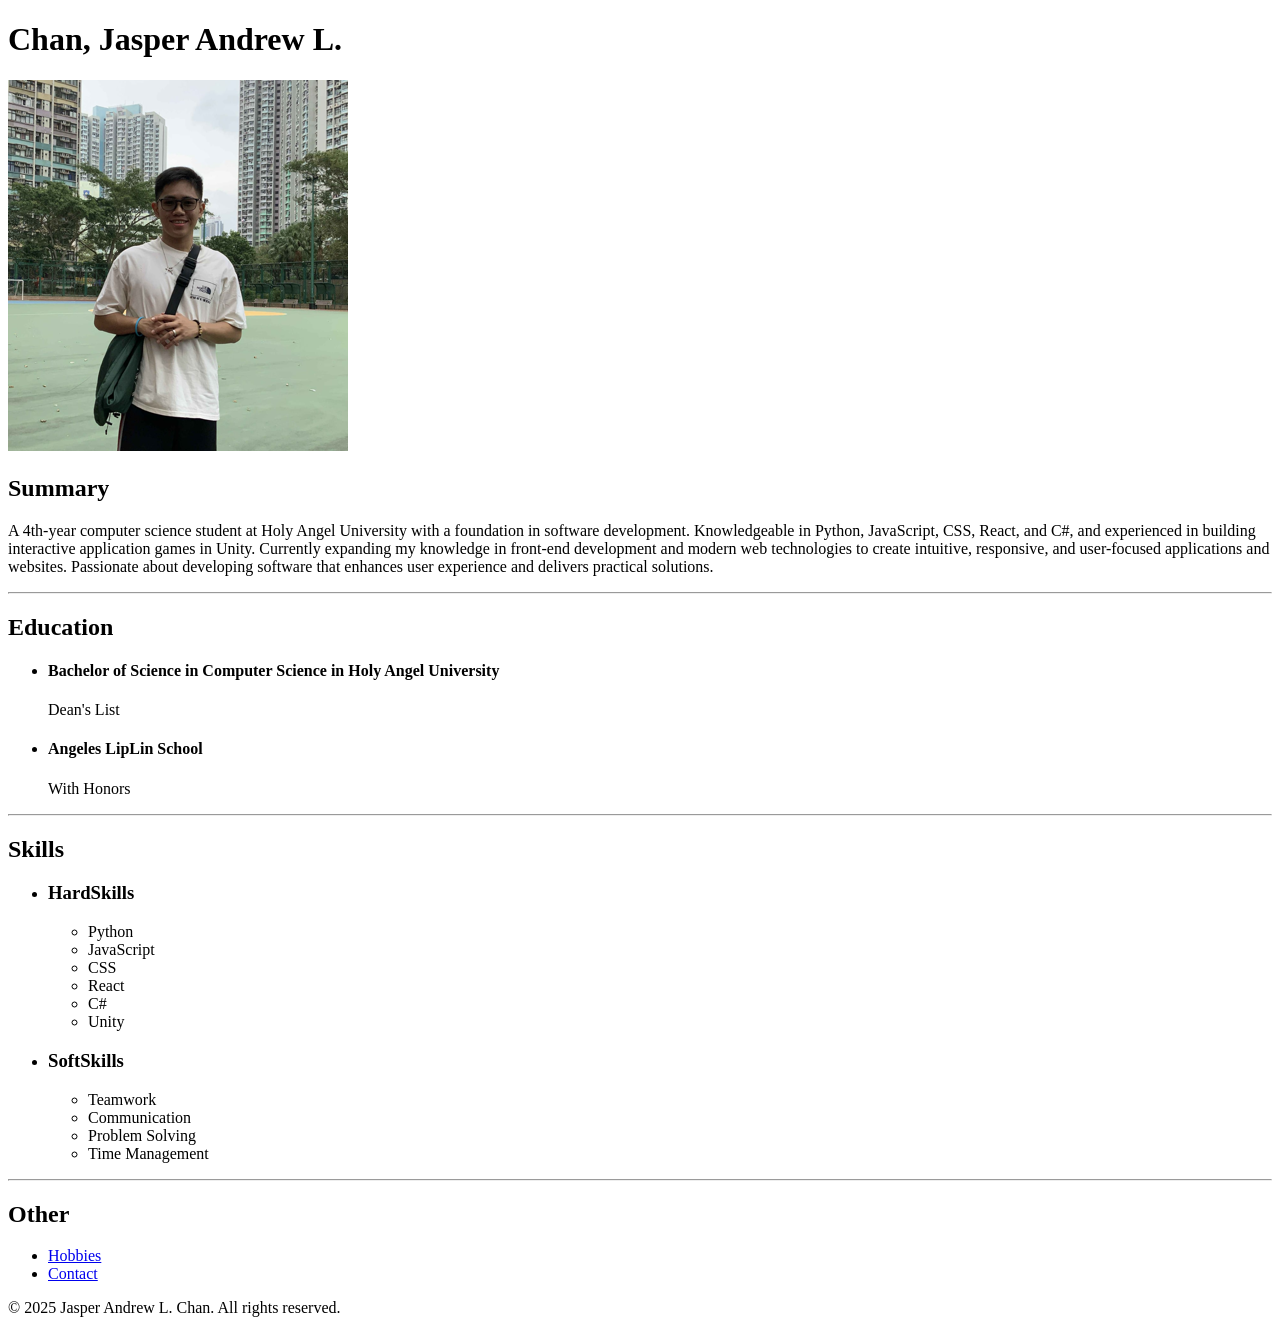
==== index.html @ 2b2c03d3 "Updated CV" ====
<!DOCTYPE html>
<html lang="en">
<head>
    <meta charset="UTF-8">
    <meta name="viewport" content="width=device-width, initial-scale=1.0">
    <title>My Resume</title>
</head>

<body>
    <h1>Chan, Jasper Andrew L.</h1>
    <img src="images/andrewpfp.png" alt="">
    <h2>Summary</h2>
    <p>A 4th-year computer science student at Holy Angel University with a foundation in
        software development. Knowledgeable in Python, JavaScript, CSS, React, and C#,
        and experienced in building interactive application games in Unity. Currently
        expanding my knowledge in front-end development and modern web technologies
        to create intuitive, responsive, and user-focused applications and websites.
        Passionate about developing software that enhances user experience and delivers
        practical solutions.
    </p>
    <hr />

    <h2>Education</h2>
    <ul>
        <li><h4>Bachelor of Science in Computer Science in Holy Angel University</h4></li>
        <p>Dean's List</p>
        <li><h4>Angeles LipLin School</h4></li>
        <p>With Honors</p>
        
    </ul>
    
    <hr />

    <h2>Skills</h2>
    <ul>        
        <li><h3>HardSkills</h3></li>
        <ul>
            <li>Python</li>
            <li>JavaScript</li>
            <li>CSS</li>
            <li>React</li>
            <li>C#</li>
            <li>Unity</li>
        </ul>
        <li><h3>SoftSkills</h3></li>
        <ul>
            <li>Teamwork</li>
            <li>Communication</li>
            <li>Problem Solving</li>
            <li>Time Management</li>
        </ul>
    </ul>
    <hr />
    <h2>Other</h2>
    <p>
    <ul>
        <li><a href="./Others/Hobbies.html">Hobbies</a></li>
        <li><a href="./Others/Contact.html">Contact</a></li>
    </ul>
    </p>
    <footer>
        <p>© 2025 Jasper Andrew L. Chan. All rights reserved.</p>
    </footer>
</body>

</html>
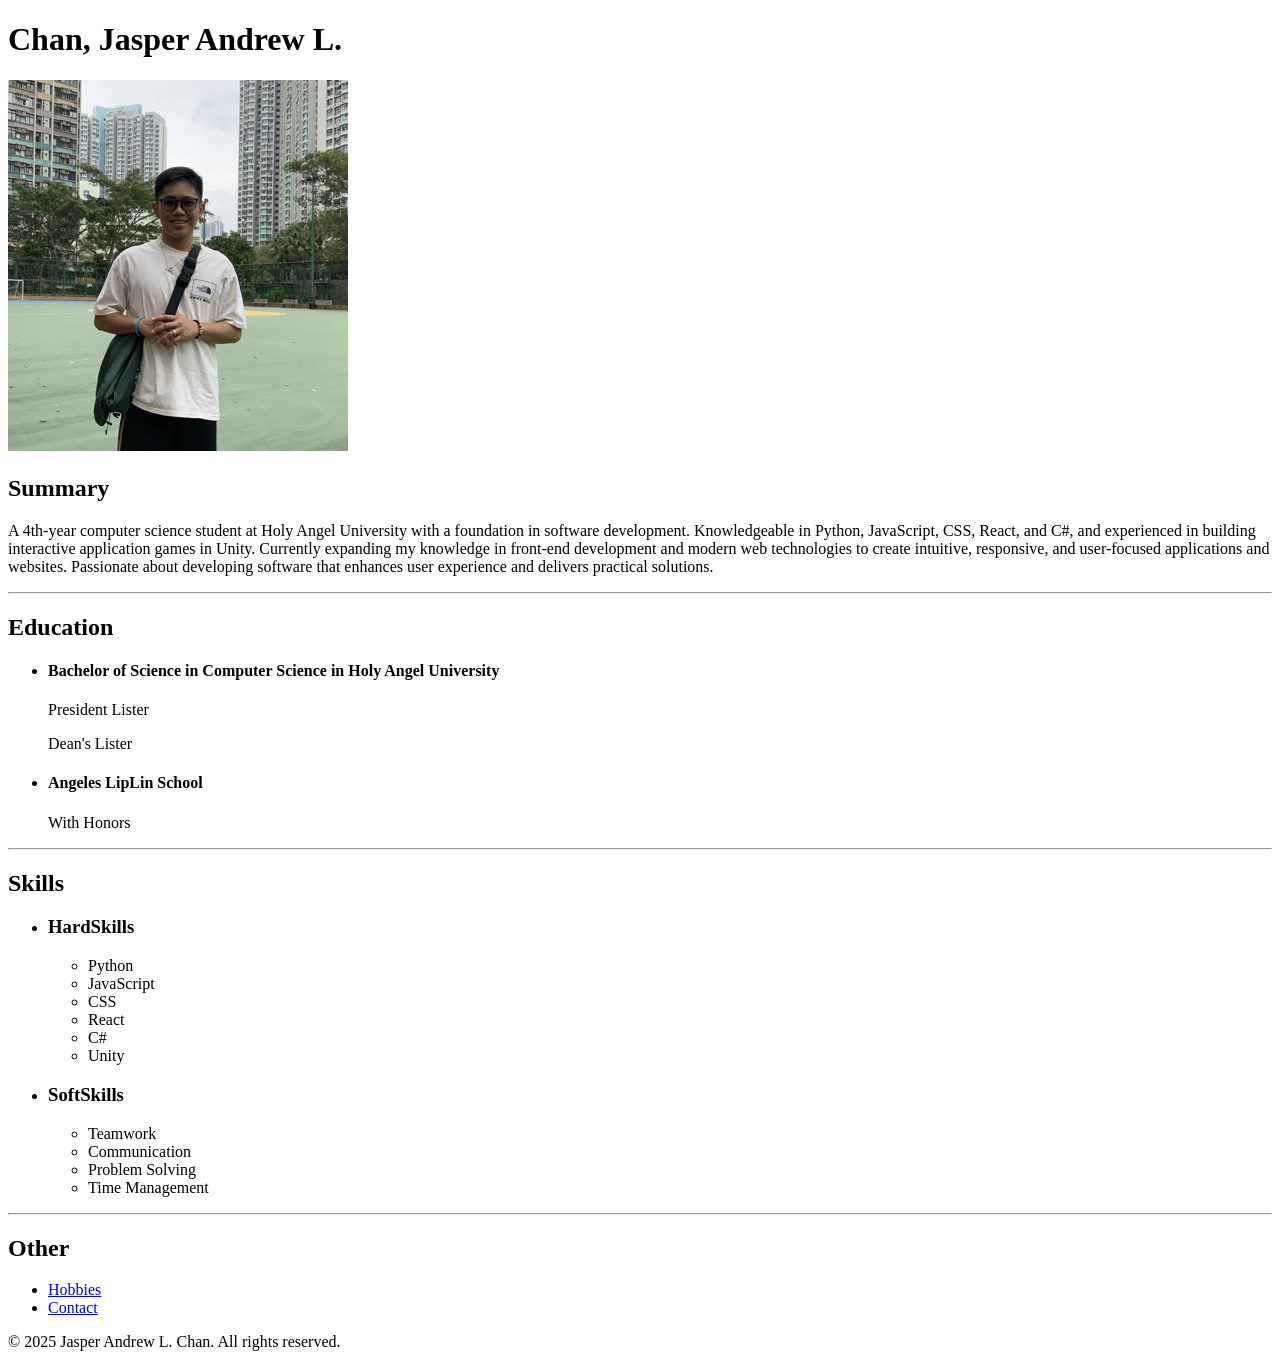
==== commit 822a6c85: "testing" ====
--- a/index.html
+++ b/index.html
@@ -23,7 +23,8 @@
     <h2>Education</h2>
     <ul>
         <li><h4>Bachelor of Science in Computer Science in Holy Angel University</h4></li>
-        <p>Dean's List</p>
+        <p>President Lister</p>
+        <p>Dean's Lister</p>
         <li><h4>Angeles LipLin School</h4></li>
         <p>With Honors</p>
         
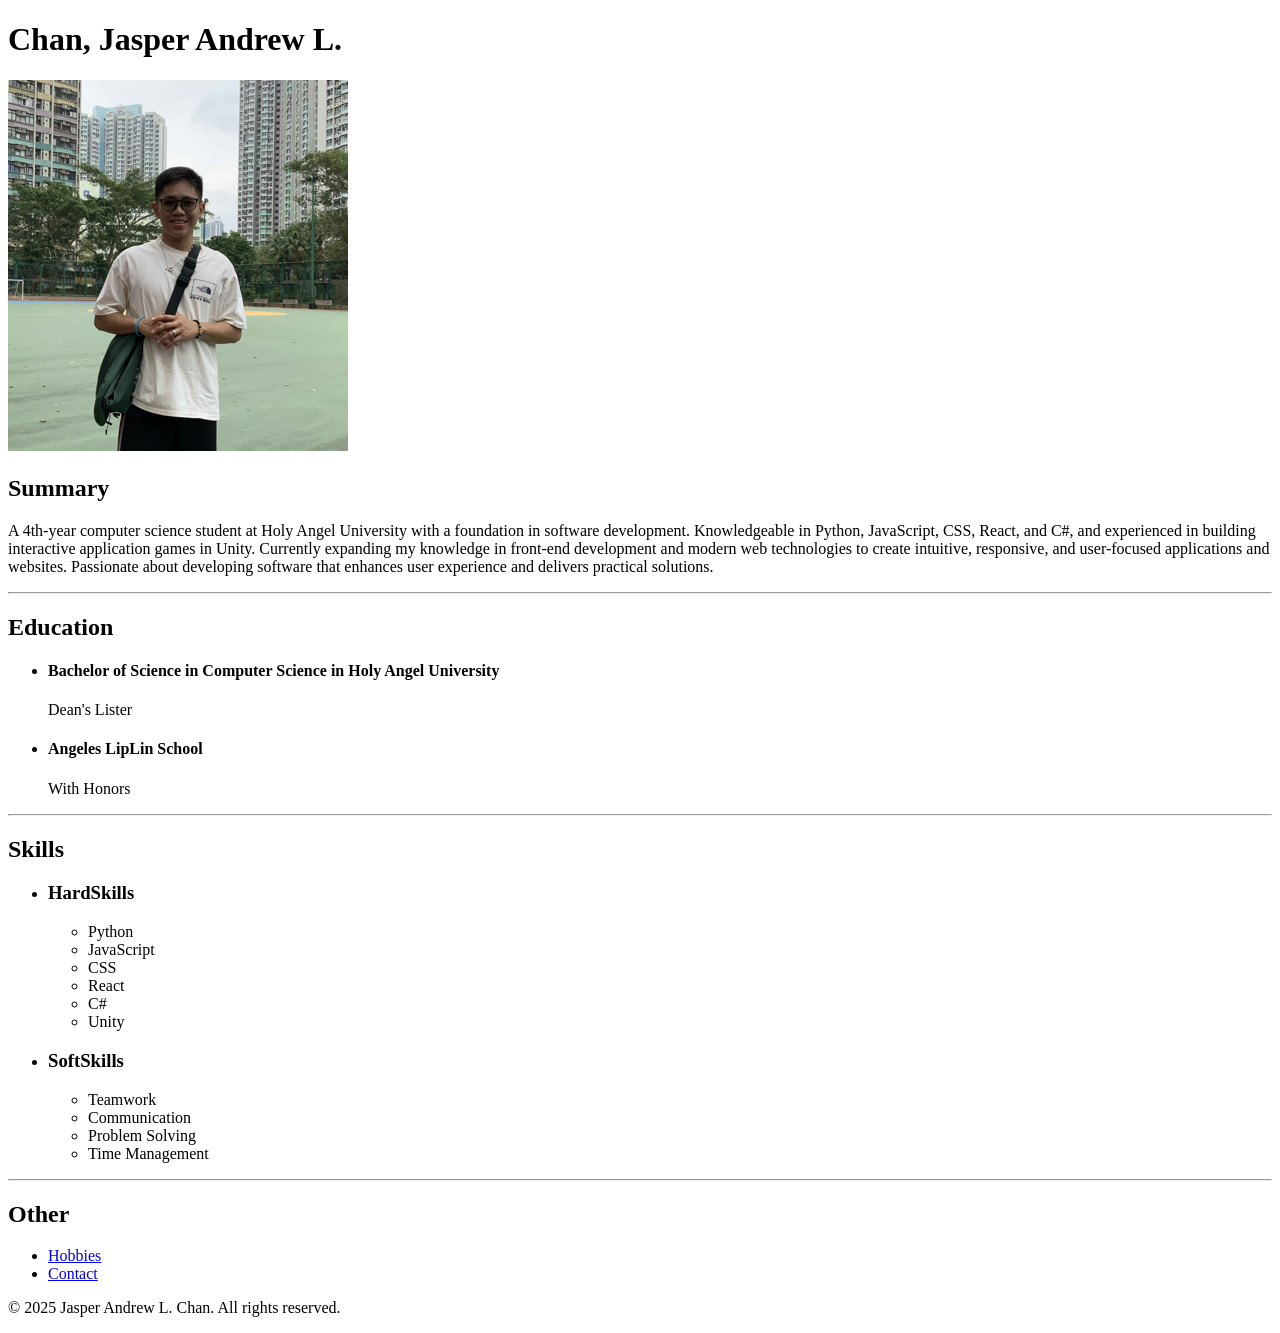
==== commit 444ee902: "Update index.html" ====
--- a/index.html
+++ b/index.html
@@ -23,7 +23,6 @@
     <h2>Education</h2>
     <ul>
         <li><h4>Bachelor of Science in Computer Science in Holy Angel University</h4></li>
-        <p>President Lister</p>
         <p>Dean's Lister</p>
         <li><h4>Angeles LipLin School</h4></li>
         <p>With Honors</p>
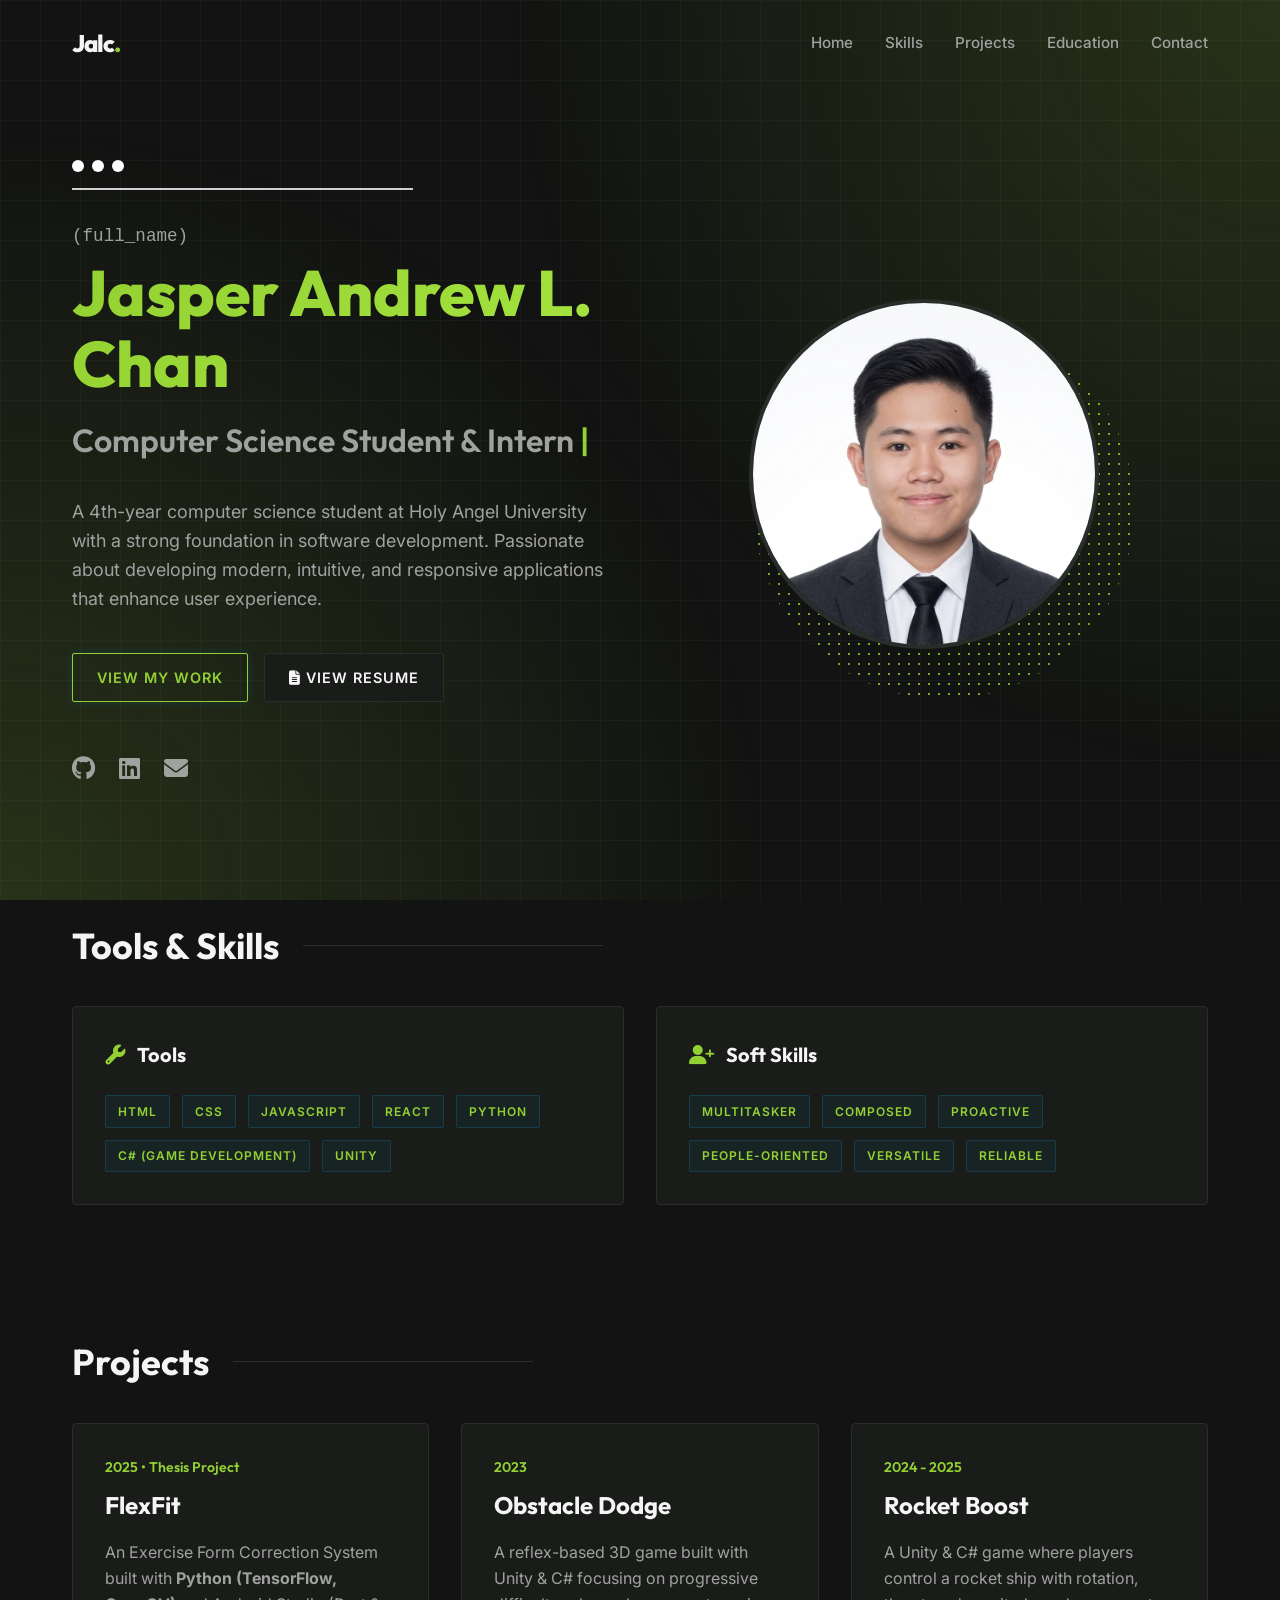
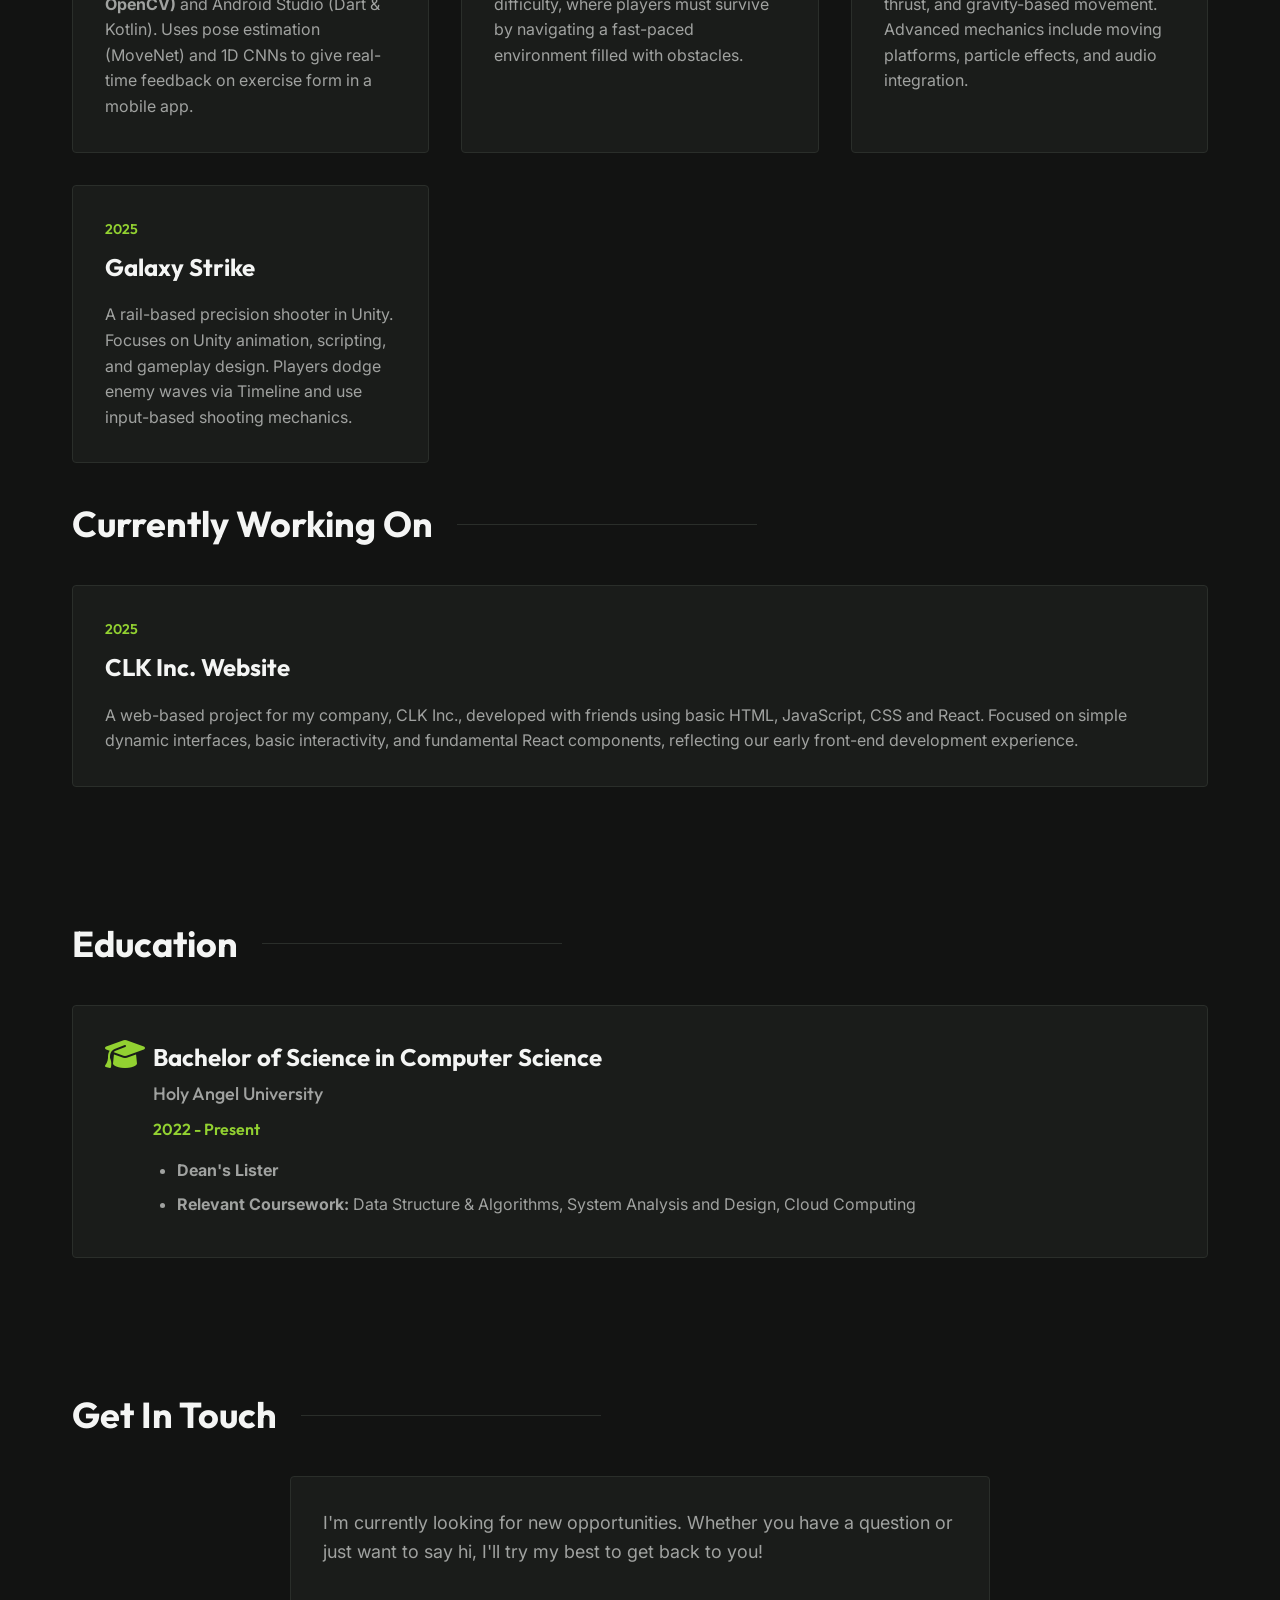
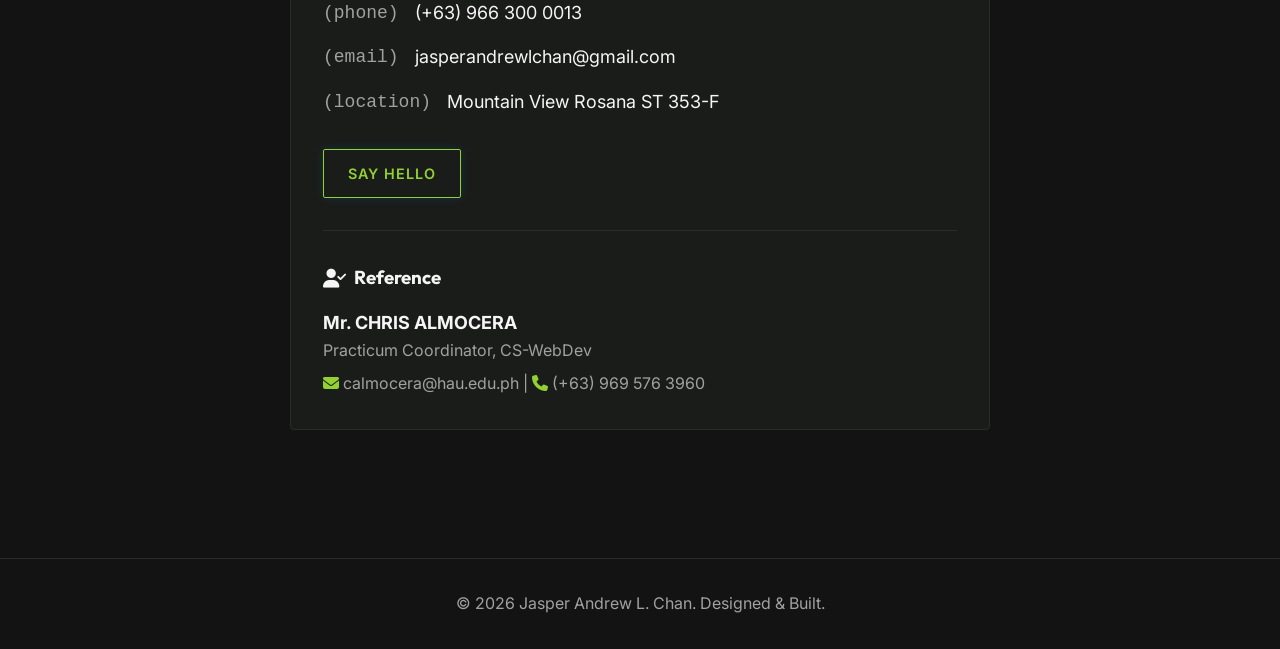
==== commit a5cba8bc: "Updated Resume and Portfolio 2026" ====
--- a/index.html
+++ b/index.html
@@ -1,66 +1,266 @@
-<!DOCTYPE html>
-<html lang="en">
-<head>
-    <meta charset="UTF-8">
-    <meta name="viewport" content="width=device-width, initial-scale=1.0">
-    <title>My Resume</title>
-</head>
-
-<body>
-    <h1>Chan, Jasper Andrew L.</h1>
-    <img src="images/andrewpfp.png" alt="">
-    <h2>Summary</h2>
-    <p>A 4th-year computer science student at Holy Angel University with a foundation in
-        software development. Knowledgeable in Python, JavaScript, CSS, React, and C#,
-        and experienced in building interactive application games in Unity. Currently
-        expanding my knowledge in front-end development and modern web technologies
-        to create intuitive, responsive, and user-focused applications and websites.
-        Passionate about developing software that enhances user experience and delivers
-        practical solutions.
-    </p>
-    <hr />
-
-    <h2>Education</h2>
-    <ul>
-        <li><h4>Bachelor of Science in Computer Science in Holy Angel University</h4></li>
-        <p>Dean's Lister</p>
-        <li><h4>Angeles LipLin School</h4></li>
-        <p>With Honors</p>
-        
-    </ul>
-    
-    <hr />
-
-    <h2>Skills</h2>
-    <ul>        
-        <li><h3>HardSkills</h3></li>
-        <ul>
-            <li>Python</li>
-            <li>JavaScript</li>
-            <li>CSS</li>
-            <li>React</li>
-            <li>C#</li>
-            <li>Unity</li>
-        </ul>
-        <li><h3>SoftSkills</h3></li>
-        <ul>
-            <li>Teamwork</li>
-            <li>Communication</li>
-            <li>Problem Solving</li>
-            <li>Time Management</li>
-        </ul>
-    </ul>
-    <hr />
-    <h2>Other</h2>
-    <p>
-    <ul>
-        <li><a href="./Others/Hobbies.html">Hobbies</a></li>
-        <li><a href="./Others/Contact.html">Contact</a></li>
-    </ul>
-    </p>
-    <footer>
-        <p>© 2025 Jasper Andrew L. Chan. All rights reserved.</p>
-    </footer>
-</body>
-
-</html>+<!doctype html>
+<html lang="en">
+  <head>
+    <meta charset="UTF-8" />
+    <meta name="viewport" content="width=device-width, initial-scale=1.0" />
+    <meta
+      name="description"
+      content="Jasper Andrew L. Chan - Computer Science student and Front-end Developer Portfolio."
+    />
+    <title>Jasper Andrew L. Chan | Portfolio</title>
+    <!-- Google Fonts -->
+    <link rel="preconnect" href="https://fonts.googleapis.com" />
+    <link rel="preconnect" href="https://fonts.gstatic.com" crossorigin />
+    <link
+      href="https://fonts.googleapis.com/css2?family=Inter:wght@300;400;500;600&family=Outfit:wght@400;600;700;800&display=swap"
+      rel="stylesheet"
+    />
+    <!-- FontAwesome for Icons -->
+    <link
+      rel="stylesheet"
+      href="https://cdnjs.cloudflare.com/ajax/libs/font-awesome/6.4.0/css/all.min.css"
+    />
+    <link rel="stylesheet" href="style.css" />
+  </head>
+  <body class="dark-theme">
+    <nav class="navbar">
+      <div class="nav-content">
+        <div class="logo">Jalc<span>.</span></div>
+        <ul class="nav-links">
+          <li><a href="#home">Home</a></li>
+          <li><a href="#skills">Skills</a></li>
+          <li><a href="#projects">Projects</a></li>
+          <li><a href="#education">Education</a></li>
+          <li><a href="#contact">Contact</a></li>
+        </ul>
+      </div>
+    </nav>
+
+    <main>
+      <!-- Hero Section -->
+      <section id="home" class="hero fade-in">
+        <div class="hero-text">
+          <div class="card-dots"><span></span><span></span><span></span></div>
+          <div class="card-line"></div>
+          <p class="greeting">(full_name)</p>
+          <h1 class="name">Jasper Andrew L. Chan</h1>
+          <h2 class="role">
+            Computer Science Student & Intern
+            <span class="typing-cursor">|</span>
+          </h2>
+          <p class="summary">
+            A 4th-year computer science student at Holy Angel University with a
+            strong foundation in software development. Passionate about
+            developing modern, intuitive, and responsive applications that
+            enhance user experience.
+          </p>
+          <div class="hero-buttons">
+            <a href="#projects" class="btn btn-primary">View My Work</a>
+            <a
+              href="Chan-CV%20Resume.pdf"
+              target="_blank"
+              class="btn btn-secondary"
+            >
+              <i class="fa-solid fa-file-alt"></i> View Resume
+            </a>
+          </div>
+          <div class="social-links">
+            <a href="https://github.com/Jasper-Andrew-L-Chan" target="_blank"
+              ><i class="fa-brands fa-github"></i
+            ></a>
+            <a
+              href="https://linkedin.com/in/jasper-andrew-l-chan/"
+              target="_blank"
+              ><i class="fa-brands fa-linkedin"></i
+            ></a>
+            <a href="mailto:jasperandrewlchan@gmail.com"
+              ><i class="fa-solid fa-envelope"></i
+            ></a>
+          </div>
+        </div>
+        <div class="hero-image-container">
+          <div class="blob-shape"></div>
+          <img
+            src="images/1x1%20Formal%202.png"
+            alt="Jasper Andrew L. Chan"
+            class="hero-image"
+          />
+        </div>
+      </section>
+
+      <!-- Skills Section -->
+      <section id="skills" class="skills fade-in">
+        <div class="section-heading">
+          <h2>Tools & Skills</h2>
+          <div class="line"></div>
+        </div>
+        <div class="skills-grid">
+          <div class="skill-category card glass">
+            <h3><i class="fa-solid fa-wrench"></i> Tools</h3>
+            <div class="tags">
+              <span class="tag">HTML</span>
+              <span class="tag">CSS</span>
+              <span class="tag">JavaScript</span>
+              <span class="tag">React</span>
+              <span class="tag">Python</span>
+              <span class="tag">C# (Game Development)</span>
+              <span class="tag">Unity</span>
+            </div>
+          </div>
+          <div class="skill-category card glass">
+            <h3><i class="fa-solid fa-user-plus"></i> Soft Skills</h3>
+            <div class="tags">
+              <span class="tag">Multitasker</span>
+              <span class="tag">Composed</span>
+              <span class="tag">Proactive</span>
+              <span class="tag">People-Oriented</span>
+              <span class="tag">Versatile</span>
+              <span class="tag">Reliable</span>
+            </div>
+          </div>
+        </div>
+      </section>
+
+      <!-- Projects Section -->
+      <section id="projects" class="projects fade-in">
+        <div class="section-heading">
+          <h2>Projects</h2>
+          <div class="line"></div>
+        </div>
+        <div class="projects-grid">
+          <!-- Project 1 -->
+          <div class="project-card card glass">
+            <div class="project-date">2025 • Thesis Project</div>
+            <h3>FlexFit</h3>
+            <p>
+              An Exercise Form Correction System built with
+              <strong>Python (TensorFlow, OpenCV)</strong> and Android Studio
+              (Dart & Kotlin). Uses pose estimation (MoveNet) and 1D CNNs to
+              give real-time feedback on exercise form in a mobile app.
+            </p>
+          </div>
+          <!-- Project 2 -->
+          <div class="project-card card glass">
+            <div class="project-date">2023</div>
+            <h3>Obstacle Dodge</h3>
+            <p>
+              A reflex-based 3D game built with Unity & C# focusing on
+              progressive difficulty, where players must survive by navigating a
+              fast-paced environment filled with obstacles.
+            </p>
+          </div>
+          <!-- Project 3 -->
+          <div class="project-card card glass">
+            <div class="project-date">2024 - 2025</div>
+            <h3>Rocket Boost</h3>
+            <p>
+              A Unity & C# game where players control a rocket ship with
+              rotation, thrust, and gravity-based movement. Advanced mechanics
+              include moving platforms, particle effects, and audio integration.
+            </p>
+          </div>
+          <!-- Project 4 -->
+          <div class="project-card card glass">
+            <div class="project-date">2025</div>
+            <h3>Galaxy Strike</h3>
+            <p>
+              A rail-based precision shooter in Unity. Focuses on Unity
+              animation, scripting, and gameplay design. Players dodge enemy
+              waves via Timeline and use input-based shooting mechanics.
+            </p>
+          </div>
+        </div>
+
+        <div class="section-heading" style="margin-top: 2rem">
+          <h2>Currently Working On</h2>
+          <div class="line"></div>
+        </div>
+        <div class="projects-grid">
+          <!-- Project 5 -->
+          <div class="project-card card glass">
+            <div class="project-date">2025</div>
+            <h3>CLK Inc. Website</h3>
+            <p>
+              A web-based project for my company, CLK Inc., developed with
+              friends using basic HTML, JavaScript, CSS and React. Focused on
+              simple dynamic interfaces, basic interactivity, and fundamental
+              React components, reflecting our early front-end development
+              experience.
+            </p>
+          </div>
+        </div>
+      </section>
+
+      <!-- Education & Certifications Section -->
+      <section id="education" class="education fade-in">
+        <div class="section-heading">
+          <h2>Education</h2>
+          <div class="line"></div>
+        </div>
+
+        <div class="edu-container">
+          <div class="edu-box card glass">
+            <i class="fa-solid fa-graduation-cap edu-icon"></i>
+            <h3>Bachelor of Science in Computer Science</h3>
+            <h4>Holy Angel University</h4>
+            <p class="edu-date">2022 - Present</p>
+            <ul class="edu-details">
+              <li><strong>Dean's Lister</strong></li>
+              <li>
+                <strong>Relevant Coursework:</strong> Data Structure &
+                Algorithms, System Analysis and Design, Cloud Computing
+              </li>
+            </ul>
+          </div>
+        </div>
+      </section>
+
+      <!-- Contact & References -->
+      <section id="contact" class="contact fade-in">
+        <div class="section-heading">
+          <h2>Get In Touch</h2>
+          <div class="line"></div>
+        </div>
+        <div class="contact-content card glass">
+          <p class="contact-text">
+            I'm currently looking for new opportunities. Whether you have a
+            question or just want to say hi, I'll try my best to get back to
+            you!
+          </p>
+          <div class="contact-info">
+            <p><span class="monospace-tag">(phone)</span> (+63) 966 300 0013</p>
+            <p><span class="monospace-tag">(email)</span> jasperandrewlchan@gmail.com</p>
+            <p><span class="monospace-tag">(location)</span> Mountain View Rosana ST 353-F</p>
+          </div>
+          <a href="mailto:jasperandrewlchan@gmail.com" class="btn btn-primary"
+            >Say Hello</a
+          >
+
+          <div class="references mt-5">
+            <h3><i class="fa-solid fa-user-check"></i> Reference</h3>
+            <p>
+              <strong>Mr. CHRIS ALMOCERA</strong><br />
+              Practicum Coordinator, CS-WebDev<br />
+              <span
+                ><i class="fa-solid fa-envelope info-icon"></i>
+                calmocera@hau.edu.ph</span
+              >
+              |
+              <span
+                ><i class="fa-solid fa-phone info-icon"></i> (+63) 969 576
+                3960</span
+              >
+            </p>
+          </div>
+        </div>
+      </section>
+    </main>
+
+    <footer>
+      <p>© 2026 Jasper Andrew L. Chan. Designed & Built.</p>
+    </footer>
+
+    <div class="pointer-glow"></div>
+    <script src="script.js"></script>
+  </body>
+</html>
--- a/style.css
+++ b/style.css
@@ -0,0 +1,632 @@
+:root {
+    --bg-dark: #121312;
+    --bg-card: #1a1c1a;
+    --text-main: #f4f5f4;
+    --text-muted: #a0a2a0;
+    --accent: #92d131;
+    --accent-hover: #a7e541;
+    --accent-gradient: linear-gradient(135deg, #92d131, #a7e541);
+    --glass-border: #2a2e2a;
+    
+    --font-heading: 'Outfit', sans-serif;
+    --font-body: 'Inter', sans-serif;
+    --font-mono: 'Courier New', Courier, monospace;
+    
+    --transition: all 0.2s ease-in-out;
+}
+
+* {
+    margin: 0;
+    padding: 0;
+    box-sizing: border-box;
+}
+
+html {
+    scroll-behavior: smooth;
+}
+
+body.dark-theme {
+    background-color: var(--bg-dark);
+    color: var(--text-main);
+    font-family: var(--font-body);
+    line-height: 1.6;
+    overflow-x: hidden;
+}
+
+/* Background Gradients */
+body::before {
+    content: '';
+    position: fixed;
+    top: 0; left: 0; right: 0; bottom: 0;
+    background-image: linear-gradient(var(--glass-border) 1px, transparent 1px),
+                      linear-gradient(90deg, var(--glass-border) 1px, transparent 1px);
+    background-size: 40px 40px;
+    opacity: 0.3;
+    z-index: -3;
+    pointer-events: none;
+}
+
+body::after {
+    content: '';
+    position: fixed;
+    top: 0; left: 0; right: 0; bottom: 0;
+    background: radial-gradient(circle at 100% 0%, rgba(167, 229, 65, 0.15) 0%, transparent 50%),
+                radial-gradient(circle at 0% 100%, rgba(167, 229, 65, 0.15) 0%, transparent 50%);
+    z-index: -2;
+    pointer-events: none;
+}
+
+.pointer-glow {
+    position: fixed;
+    top: 0; left: 0; width: 100vw; height: 100vh;
+    pointer-events: none;
+    z-index: -1;
+    background: radial-gradient(
+        800px circle at var(--mouse-x, 50%) var(--mouse-y, -200%),
+        rgba(167, 229, 65, 0.12),
+        transparent 40%
+    );
+}
+
+/* Typography */
+h1, h2, h3, h4 {
+    font-family: var(--font-heading);
+    color: var(--text-main);
+}
+
+a {
+    text-decoration: none;
+    color: inherit;
+    transition: var(--transition);
+}
+
+ul {
+    list-style: none;
+}
+
+/* Utility Classes */
+.glass {
+    background: var(--bg-card);
+    border: 1px solid var(--glass-border);
+    border-radius: 4px;
+    box-shadow: none;
+}
+
+.card {
+    padding: 2rem;
+    transition: var(--transition);
+    position: relative;
+    overflow: hidden;
+}
+
+.card::before {
+    content: '';
+    position: absolute;
+    top: 0; left: 0; width: 2px; height: 100%;
+    background: var(--accent);
+    transform: scaleY(0);
+    transition: var(--transition);
+    transform-origin: bottom;
+}
+
+.card:hover::before {
+    transform: scaleY(1);
+}
+
+.card:hover {
+    transform: translateY(-3px);
+    border-color: var(--accent);
+    box-shadow: 0 5px 20px rgba(14, 165, 233, 0.05);
+}
+
+.btn {
+    display: inline-block;
+    padding: 0.75rem 1.5rem;
+    border-radius: 2px;
+    font-weight: 600;
+    font-size: 0.9rem;
+    text-transform: uppercase;
+    letter-spacing: 1px;
+    cursor: pointer;
+    font-family: var(--font-body);
+    transition: var(--transition);
+}
+
+.btn-primary {
+    background: transparent;
+    color: var(--accent);
+    border: 1px solid var(--accent);
+    box-shadow: 0 0 10px rgba(14, 165, 233, 0.15);
+}
+
+.btn-primary:hover {
+    background: var(--accent);
+    color: #000;
+    box-shadow: 0 0 20px rgba(14, 165, 233, 0.4);
+}
+
+.btn-secondary {
+    background: var(--bg-card);
+    color: var(--text-main);
+    border: 1px solid var(--glass-border);
+}
+
+.btn-secondary:hover {
+    border-color: var(--text-main);
+    background: rgba(255, 255, 255, 0.1);
+}
+
+.mt-5 { margin-top: 2rem; }
+
+/* Navbar */
+.navbar {
+    position: fixed;
+    top: 0;
+    width: 100%;
+    z-index: 1000;
+    padding: 1.5rem 0;
+    transition: var(--transition);
+}
+
+.navbar.scrolled {
+    padding: 1rem 0;
+    background: rgba(15, 23, 42, 0.9);
+    backdrop-filter: blur(10px);
+    border-bottom: 1px solid var(--glass-border);
+}
+
+.nav-content {
+    max-width: 1200px;
+    margin: 0 auto;
+    padding: 0 2rem;
+    display: flex;
+    justify-content: space-between;
+    align-items: center;
+}
+
+.logo {
+    font-family: var(--font-heading);
+    font-size: 1.5rem;
+    font-weight: 800;
+    letter-spacing: -1px;
+}
+
+.logo span {
+    color: var(--accent);
+}
+
+.nav-links {
+    display: flex;
+    gap: 2rem;
+}
+
+.nav-links a {
+    font-size: 0.95rem;
+    font-weight: 500;
+    color: var(--text-muted);
+}
+
+.nav-links a:hover {
+    color: var(--accent);
+}
+
+/* Main Content constraints */
+main {
+    max-width: 1200px;
+    margin: 0 auto;
+    padding: 0 2rem;
+}
+
+section {
+    padding: 4rem 0;
+}
+
+.section-heading {
+    margin-bottom: 2rem;
+    display: flex;
+    align-items: center;
+    gap: 1.5rem;
+}
+
+.section-heading h2 {
+    font-size: 2.25rem;
+    font-weight: 700;
+}
+
+.section-heading .line {
+    flex-grow: 1;
+    height: 1px;
+    background: var(--glass-border);
+    max-width: 300px;
+}
+
+/* Animations */
+.fade-in {
+    opacity: 0;
+    transform: translateY(30px);
+    transition: opacity 0.8s ease-out, transform 0.8s ease-out;
+}
+
+.fade-in.appear {
+    opacity: 1;
+    transform: translateY(0);
+}
+
+/* Hero Section */
+.hero {
+    display: flex;
+    align-items: center;
+    justify-content: space-between;
+    padding-top: 10rem;
+    padding-bottom: 4rem;
+}
+
+.hero-text {
+    flex: 1;
+    max-width: 600px;
+}
+
+.card-dots {
+    display: flex; gap: 8px; margin-bottom: 1rem;
+}
+.card-dots span {
+    display: block; width: 12px; height: 12px; border-radius: 50%;
+    background: #fff;
+}
+.card-line {
+    width: 60%; height: 2px; background: rgba(255,255,255,0.8); margin-bottom: 2rem;
+}
+
+.greeting {
+    color: var(--text-muted);
+    font-family: var(--font-mono);
+    font-weight: 500;
+    font-size: 1.1rem;
+    margin-bottom: 0.5rem;
+}
+
+.name {
+    font-size: 4rem;
+    font-weight: 800;
+    line-height: 1.1;
+    margin-bottom: 1rem;
+    background: var(--accent-gradient);
+    -webkit-background-clip: text;
+    -webkit-text-fill-color: transparent;
+}
+
+.role {
+    font-size: 2rem;
+    color: var(--text-muted);
+    margin-bottom: 2rem;
+    font-weight: 600;
+}
+
+.role .typing-cursor {
+    animation: blink 1s step-end infinite;
+    color: var(--accent);
+}
+
+@keyframes blink {
+    50% { opacity: 0; }
+}
+
+.summary {
+    color: var(--text-muted);
+    font-size: 1.125rem;
+    margin-bottom: 2.5rem;
+    max-width: 540px;
+}
+
+.hero-buttons {
+    display: flex;
+    gap: 1rem;
+    margin-bottom: 3rem;
+}
+
+.social-links {
+    display: flex;
+    gap: 1.5rem;
+}
+
+.social-links a {
+    color: var(--text-muted);
+    font-size: 1.5rem;
+}
+
+.social-links a:hover {
+    color: var(--accent);
+    transform: translateY(-3px);
+}
+
+.hero-image-container {
+    flex: 1;
+    display: flex;
+    justify-content: center;
+    position: relative;
+}
+
+.blob-shape {
+    position: absolute;
+    width: 380px;
+    height: 380px;
+    background-image: radial-gradient(var(--accent) 15%, transparent 16%);
+    background-size: 10px 10px;
+    background-position: 0 0, 5px 5px;
+    border-radius: 50%;
+    opacity: 0.8;
+    z-index: -1;
+    transform: translate(20px, 20px);
+}
+
+.hero-image {
+    width: 350px;
+    height: 350px;
+    object-fit: cover;
+    border-radius: 50%;
+    border: 4px solid var(--glass-border);
+    transition: var(--transition);
+}
+
+.hero-image:hover {
+    border-color: var(--accent);
+    transform: scale(1.02);
+}
+
+.monospace-tag {
+    font-family: var(--font-mono);
+    color: var(--text-muted);
+}
+
+/* Skills Section */
+.skills-grid {
+    display: grid;
+    grid-template-columns: repeat(auto-fit, minmax(300px, 1fr));
+    gap: 2rem;
+}
+
+.skill-category h3 {
+    display: flex;
+    align-items: center;
+    gap: 0.75rem;
+    margin-bottom: 1.5rem;
+    font-size: 1.25rem;
+    color: var(--text-main);
+}
+
+.skill-category h3 i {
+    color: var(--accent);
+}
+
+.tags {
+    display: flex;
+    flex-wrap: wrap;
+    gap: 0.75rem;
+}
+
+.tag {
+    background: rgba(14, 165, 233, 0.05);
+    color: var(--accent);
+    padding: 0.35rem 0.75rem;
+    border-radius: 2px;
+    font-size: 0.75rem;
+    text-transform: uppercase;
+    letter-spacing: 1px;
+    font-weight: 600;
+    border: 1px solid rgba(14, 165, 233, 0.2);
+    transition: var(--transition);
+}
+
+.tag:hover {
+    background: rgba(14, 165, 233, 0.15);
+    border-color: var(--accent);
+}
+
+/* Projects Section */
+.projects-grid {
+    display: grid;
+    grid-template-columns: repeat(auto-fit, minmax(340px, 1fr));
+    gap: 2rem;
+}
+
+.project-card {
+    display: flex;
+    flex-direction: column;
+    height: 100%;
+}
+
+.project-date {
+    font-family: var(--font-heading);
+    color: var(--accent);
+    font-size: 0.875rem;
+    font-weight: 600;
+    margin-bottom: 0.5rem;
+}
+
+.project-card h3 {
+    font-size: 1.5rem;
+    margin-bottom: 1rem;
+}
+
+.project-card p {
+    color: var(--text-muted);
+    flex-grow: 1;
+}
+
+/* Education Section */
+.edu-container {
+    display: flex;
+    flex-direction: column;
+    gap: 3rem;
+}
+
+.edu-box {
+    position: relative;
+    padding-left: 5rem;
+}
+
+.edu-icon {
+    position: absolute;
+    left: 2rem;
+    top: 2rem;
+    font-size: 2rem;
+    color: var(--accent);
+}
+
+.edu-box h3 {
+    font-size: 1.5rem;
+    margin-bottom: 0.25rem;
+}
+
+.edu-box h4 {
+    color: var(--text-muted);
+    font-weight: 500;
+    font-size: 1.125rem;
+    margin-bottom: 0.5rem;
+}
+
+.edu-date {
+    font-family: var(--font-heading);
+    color: var(--accent);
+    font-weight: 600;
+    margin-bottom: 1rem;
+}
+
+.edu-details {
+    list-style: disc;
+    margin-left: 1.5rem;
+    color: var(--text-muted);
+}
+
+.edu-details li {
+    margin-bottom: 0.5rem;
+}
+
+.certs-grid {
+    display: grid;
+    grid-template-columns: repeat(auto-fit, minmax(240px, 1fr));
+    gap: 1.5rem;
+}
+
+.cert-card {
+    display: flex;
+    align-items: center;
+    gap: 1rem;
+    padding: 1.5rem;
+}
+
+.cert-card i {
+    font-size: 1.5rem;
+    color: var(--accent);
+}
+
+.cert-card h4 {
+    font-size: 1rem;
+    margin-bottom: 0.25rem;
+}
+
+.cert-card p {
+    color: var(--text-muted);
+    font-size: 0.875rem;
+}
+
+/* Contact Section */
+.contact-content {
+    max-width: 700px;
+    margin: 0 auto;
+    text-align: left;
+}
+
+.contact-text {
+    color: var(--text-muted);
+    margin-bottom: 2rem;
+    font-size: 1.125rem;
+}
+
+.contact-info {
+    margin-bottom: 2rem;
+}
+
+.contact-info p {
+    display: flex;
+    align-items: center;
+    gap: 1rem;
+    margin-bottom: 1rem;
+    font-size: 1.125rem;
+}
+
+.contact-info i, .info-icon {
+    color: var(--accent);
+}
+
+.references {
+    border-top: 1px solid var(--glass-border);
+    padding-top: 2rem;
+}
+
+.references h3 {
+    display: flex;
+    align-items: center;
+    gap: 0.5rem;
+    margin-bottom: 1rem;
+}
+
+.references p {
+    color: var(--text-muted);
+}
+
+.references p strong {
+    color: var(--text-main);
+    font-size: 1.125rem;
+}
+
+.references p span {
+    display: inline-block;
+    margin-top: 0.5rem;
+}
+
+/* Footer */
+footer {
+    text-align: center;
+    padding: 2rem;
+    color: var(--text-muted);
+    border-top: 1px solid var(--glass-border);
+    margin-top: 4rem;
+}
+
+/* Responsive */
+@media (max-width: 900px) {
+    .nav-links {
+        display: none; /* simple mobile fix */
+    }
+    
+    .hero {
+        flex-direction: column-reverse;
+        text-align: center;
+        padding-top: 8rem;
+    }
+    
+    .hero-text {
+        margin-top: 3rem;
+    }
+
+    .hero-buttons {
+        justify-content: center;
+    }
+
+    .social-links {
+        justify-content: center;
+    }
+
+    .section-heading {
+        justify-content: center;
+    }
+    
+    .section-heading .line {
+        display: none;
+    }
+
+    .name {
+        font-size: 3rem;
+    }
+}
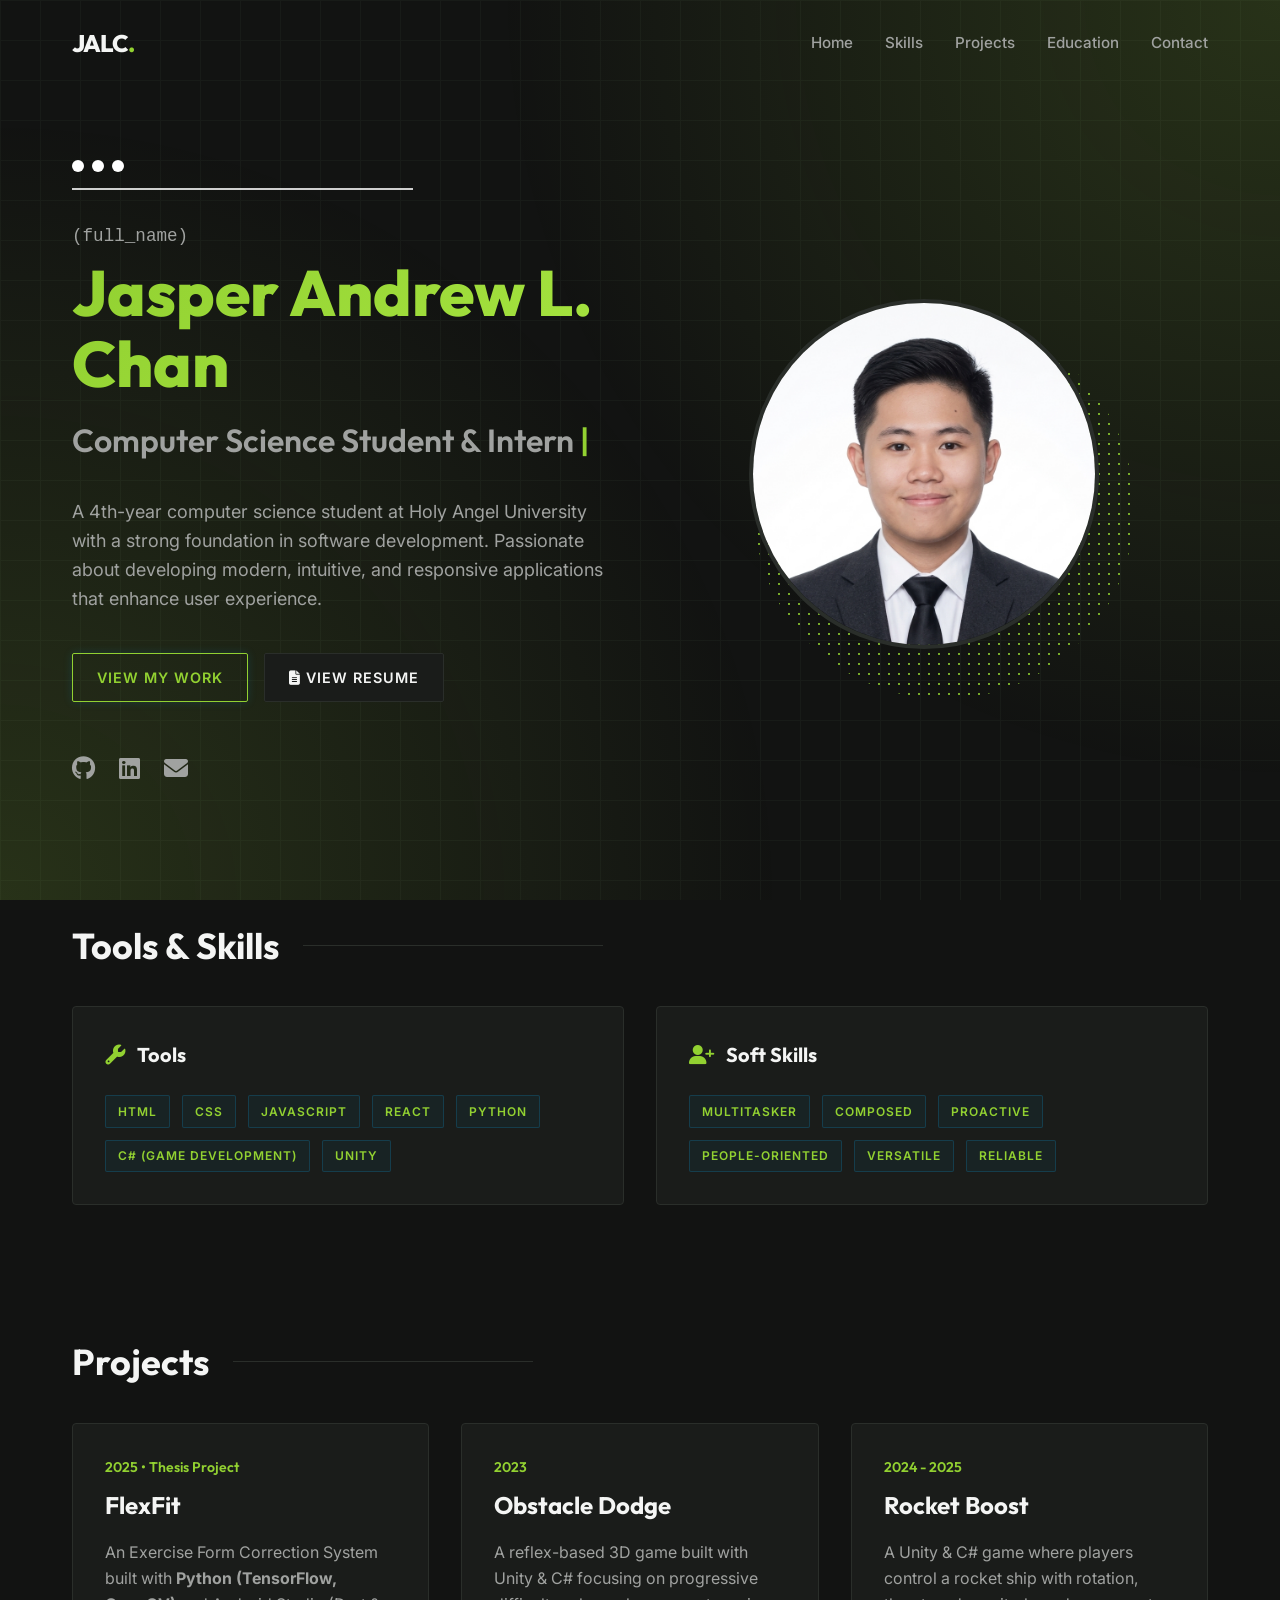
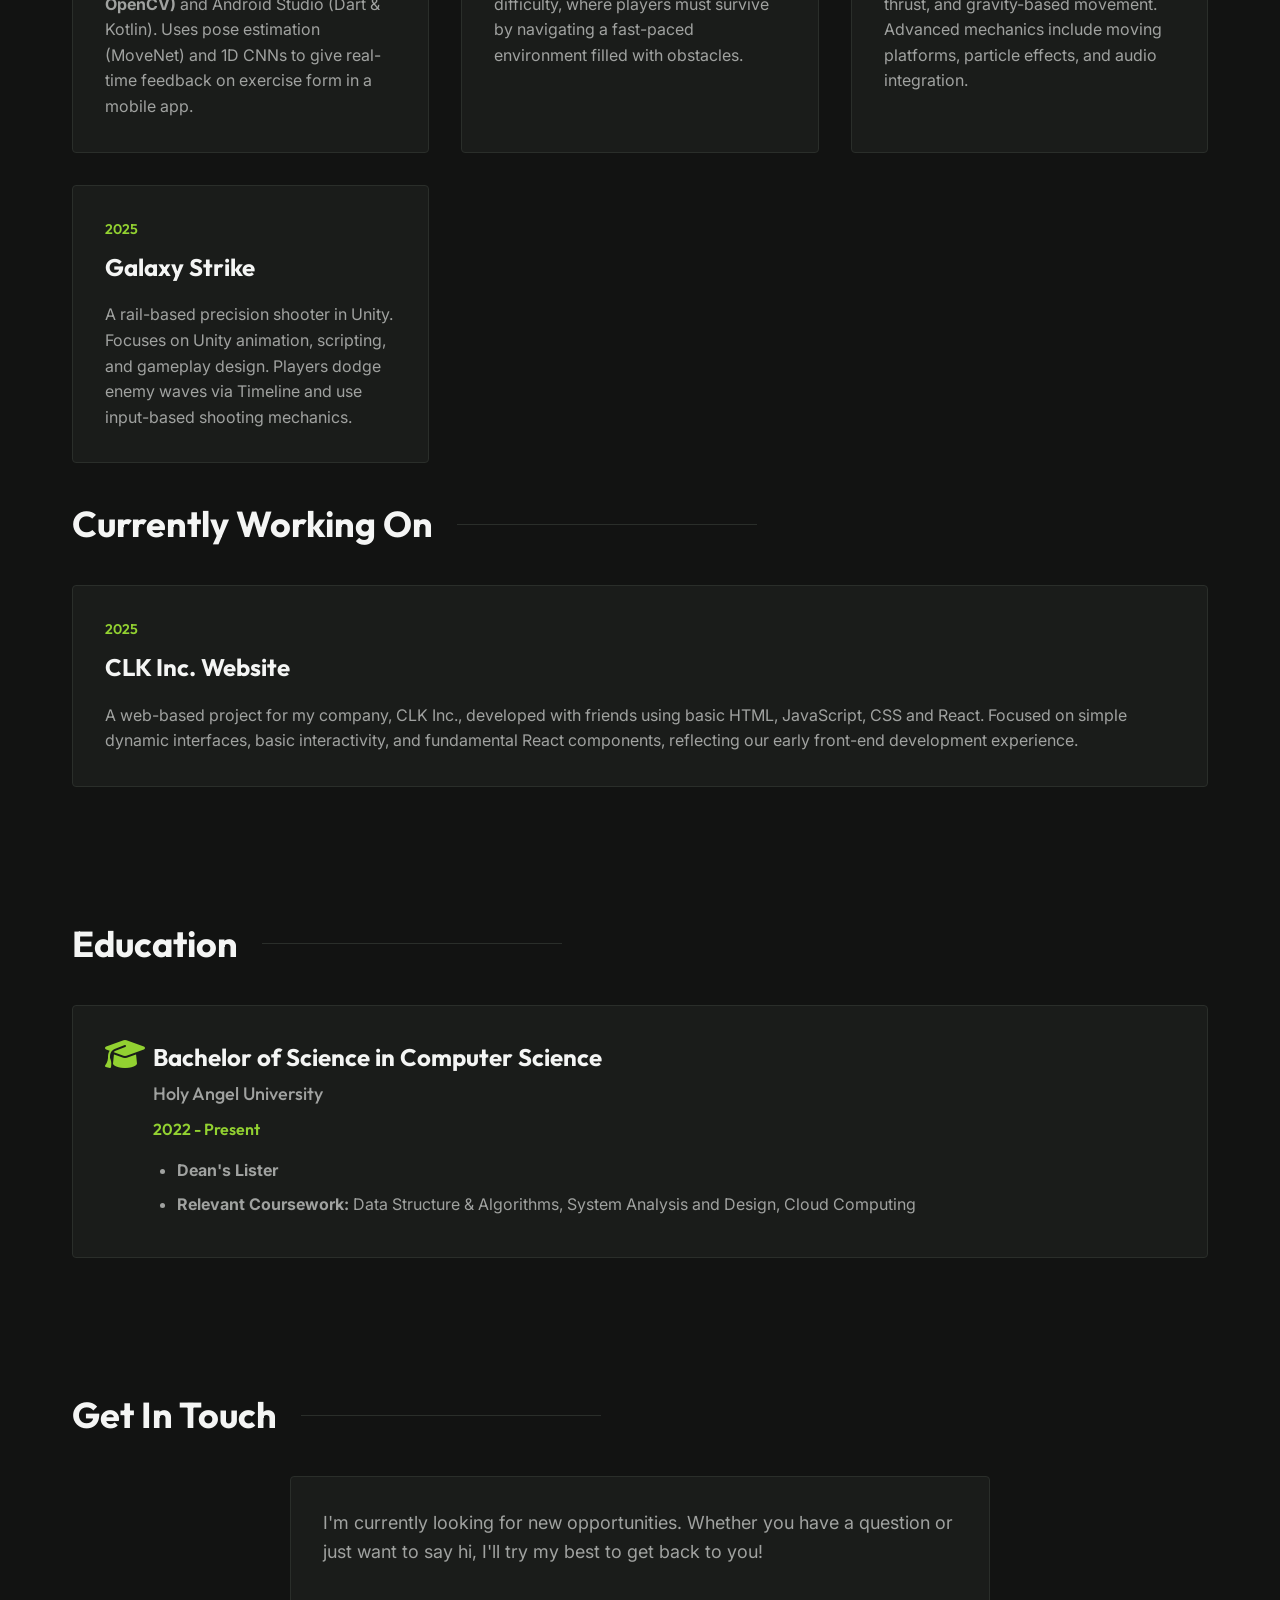
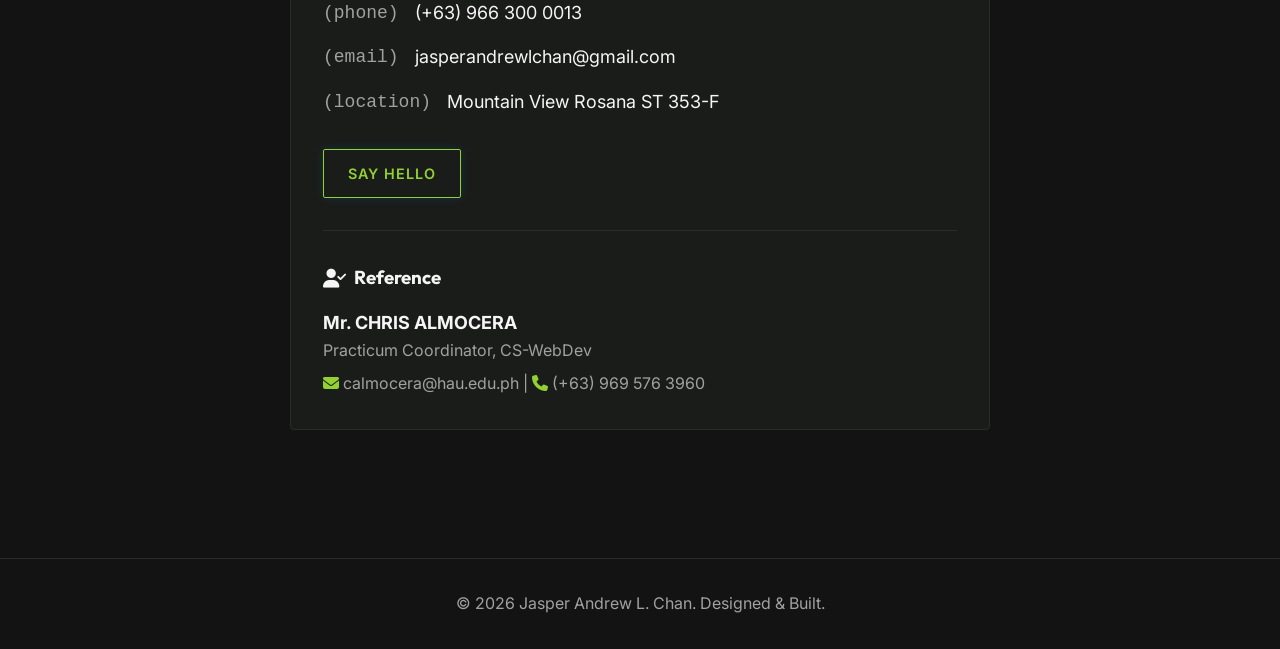
==== commit 3c303f68: "update text update the Jalc to JALC" ====
--- a/index.html
+++ b/index.html
@@ -25,7 +25,7 @@
   <body class="dark-theme">
     <nav class="navbar">
       <div class="nav-content">
-        <div class="logo">Jalc<span>.</span></div>
+        <div class="logo">JALC<span>.</span></div>
         <ul class="nav-links">
           <li><a href="#home">Home</a></li>
           <li><a href="#skills">Skills</a></li>
@@ -229,8 +229,14 @@
           </p>
           <div class="contact-info">
             <p><span class="monospace-tag">(phone)</span> (+63) 966 300 0013</p>
-            <p><span class="monospace-tag">(email)</span> jasperandrewlchan@gmail.com</p>
-            <p><span class="monospace-tag">(location)</span> Mountain View Rosana ST 353-F</p>
+            <p>
+              <span class="monospace-tag">(email)</span>
+              jasperandrewlchan@gmail.com
+            </p>
+            <p>
+              <span class="monospace-tag">(location)</span> Mountain View Rosana
+              ST 353-F
+            </p>
           </div>
           <a href="mailto:jasperandrewlchan@gmail.com" class="btn btn-primary"
             >Say Hello</a
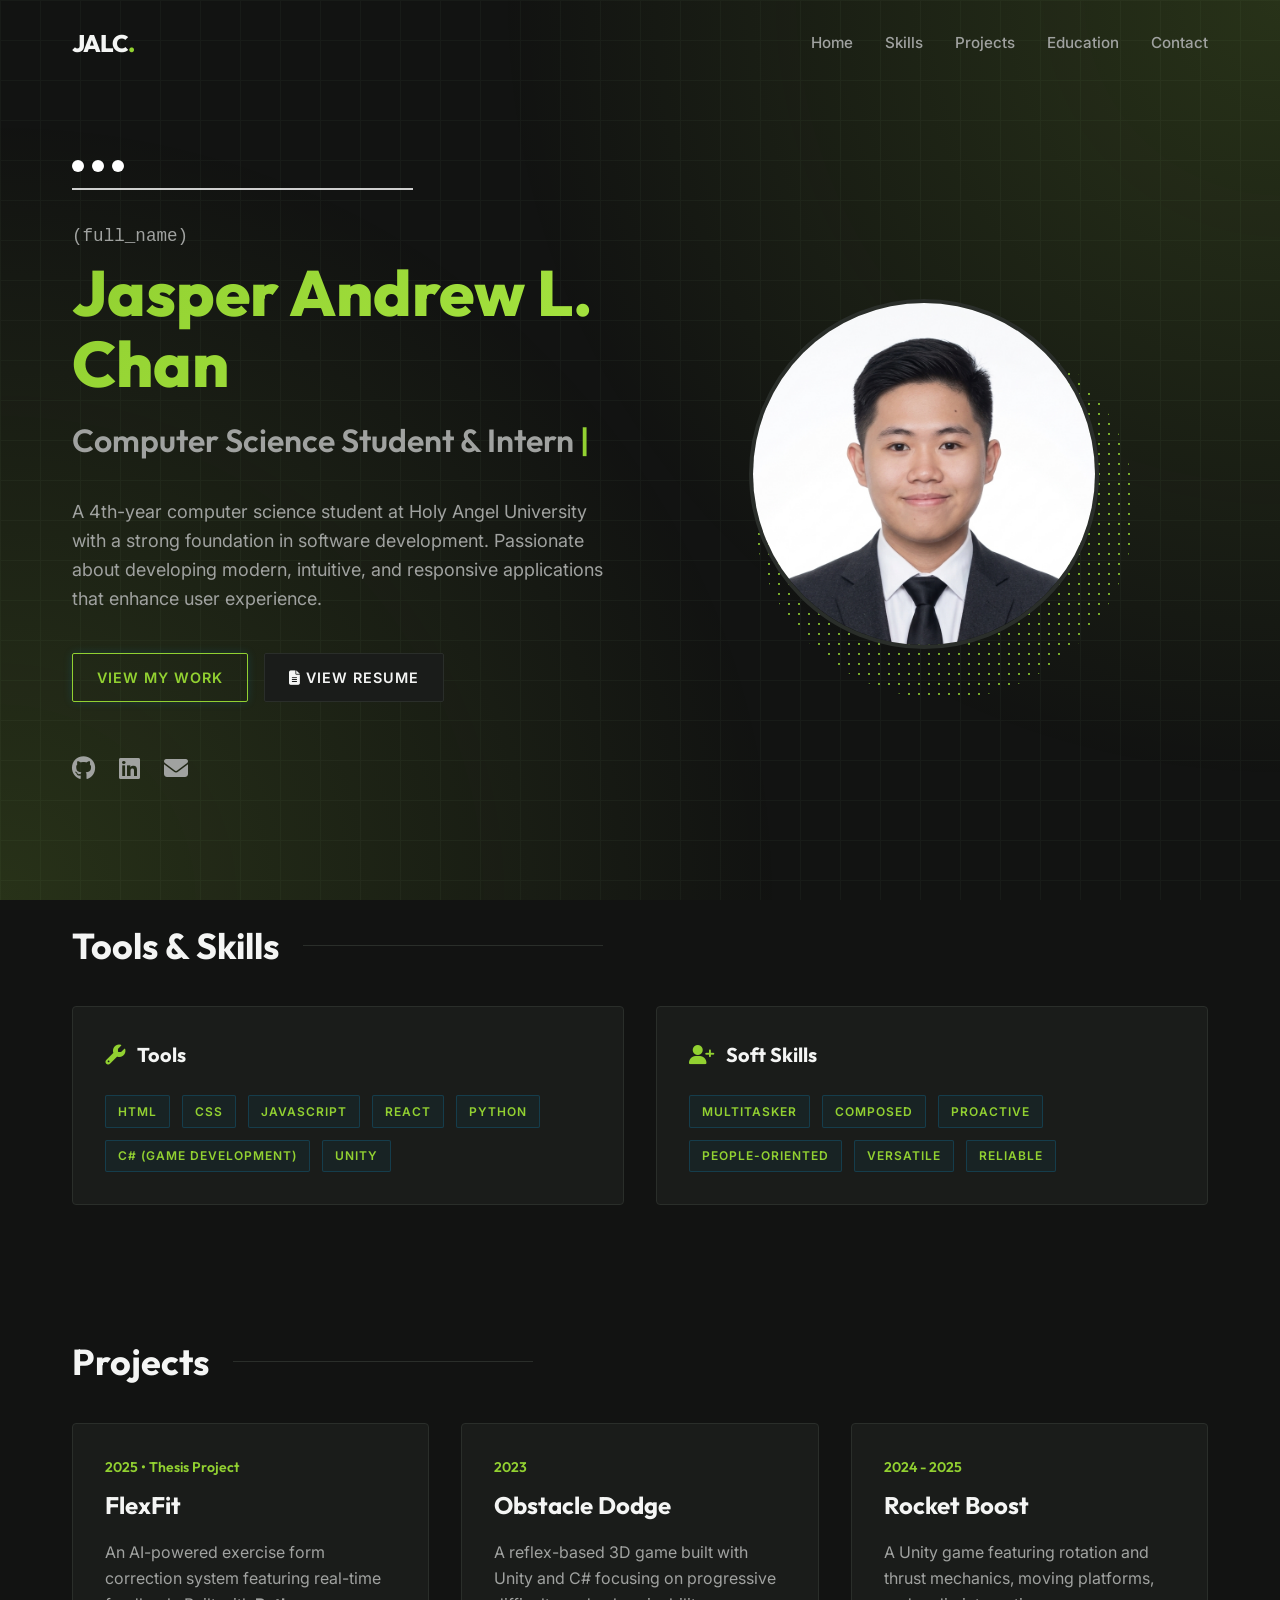
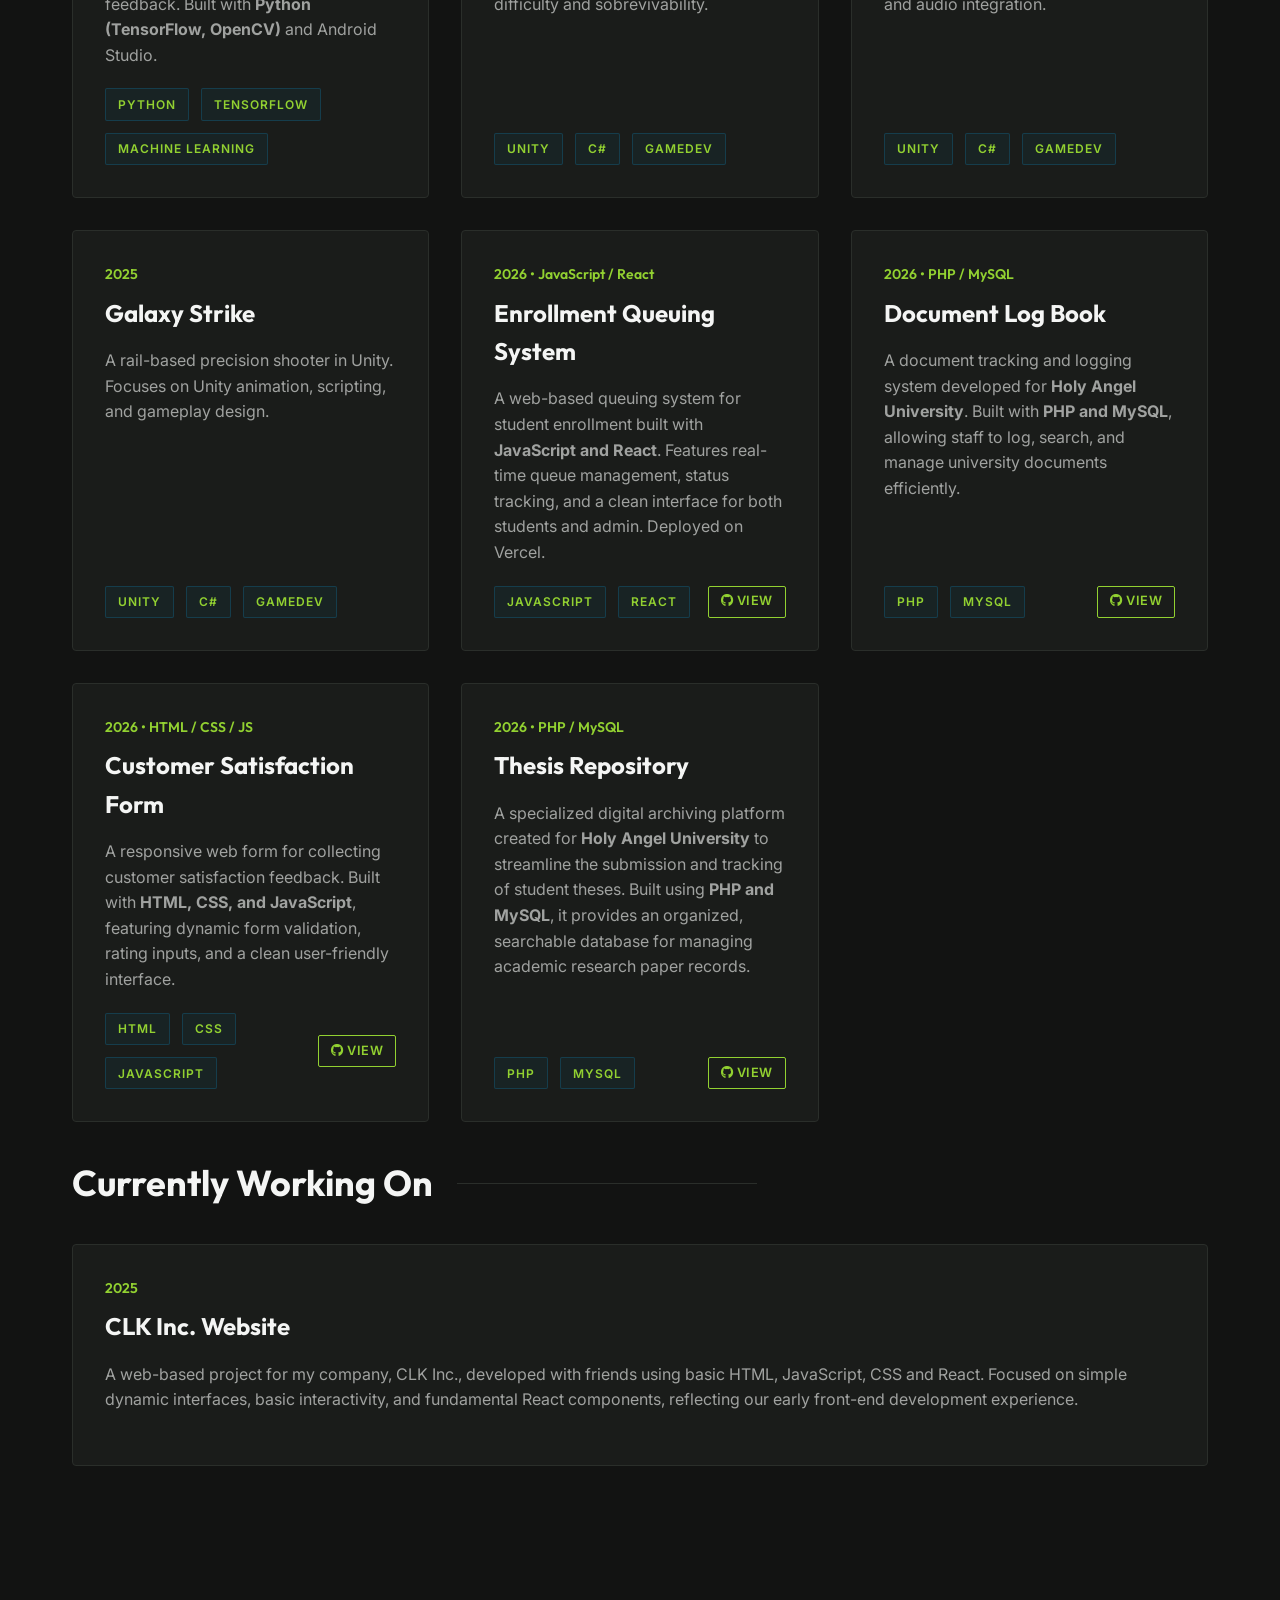
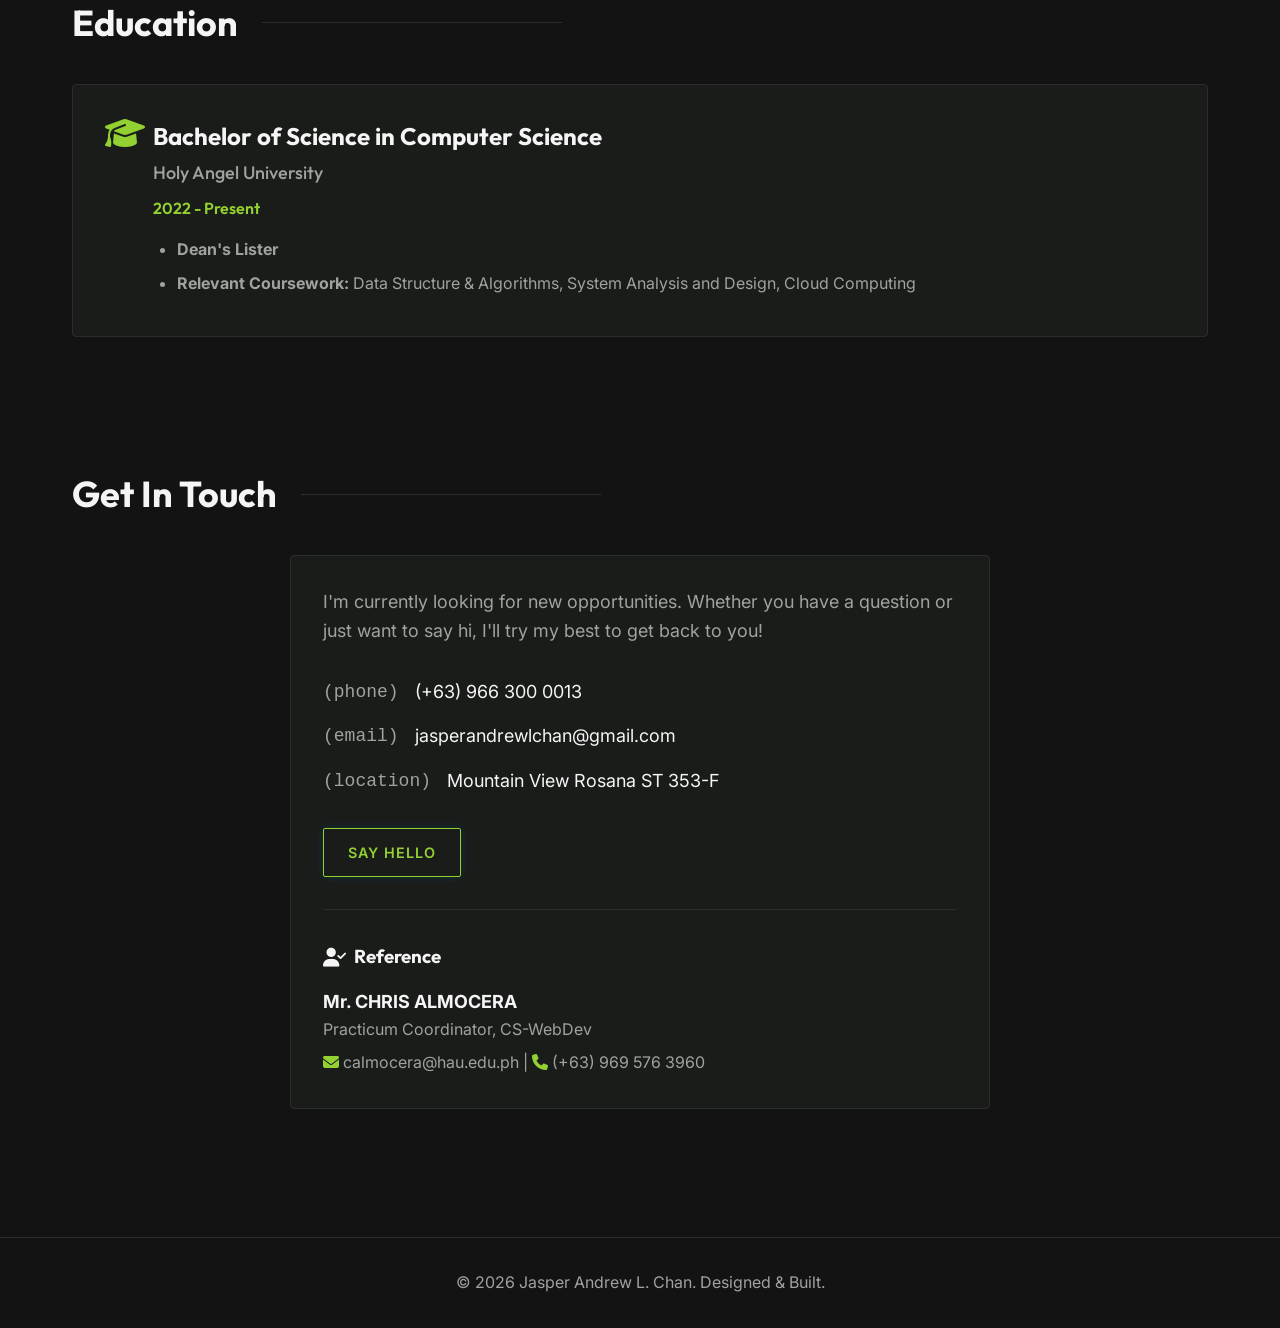
==== commit 696de18d: "Added new and latest projects" ====
--- a/index.html
+++ b/index.html
@@ -133,31 +133,40 @@
             <div class="project-date">2025 • Thesis Project</div>
             <h3>FlexFit</h3>
             <p>
-              An Exercise Form Correction System built with
-              <strong>Python (TensorFlow, OpenCV)</strong> and Android Studio
-              (Dart & Kotlin). Uses pose estimation (MoveNet) and 1D CNNs to
-              give real-time feedback on exercise form in a mobile app.
-            </p>
+              An AI-powered exercise form correction system featuring real-time
+              feedback. Built with
+              <strong>Python (TensorFlow, OpenCV)</strong> and Android Studio.
+            </p>
+            <div class="tags">
+              <span class="tag">Python</span><span class="tag">TensorFlow</span
+              ><span class="tag">Machine Learning</span>
+            </div>
           </div>
           <!-- Project 2 -->
           <div class="project-card card glass">
             <div class="project-date">2023</div>
             <h3>Obstacle Dodge</h3>
             <p>
-              A reflex-based 3D game built with Unity & C# focusing on
-              progressive difficulty, where players must survive by navigating a
-              fast-paced environment filled with obstacles.
-            </p>
+              A reflex-based 3D game built with Unity and C# focusing on
+              progressive difficulty and sobrevivability.
+            </p>
+            <div class="tags">
+              <span class="tag">Unity</span><span class="tag">C#</span
+              ><span class="tag">GameDev</span>
+            </div>
           </div>
           <!-- Project 3 -->
           <div class="project-card card glass">
             <div class="project-date">2024 - 2025</div>
             <h3>Rocket Boost</h3>
             <p>
-              A Unity & C# game where players control a rocket ship with
-              rotation, thrust, and gravity-based movement. Advanced mechanics
-              include moving platforms, particle effects, and audio integration.
-            </p>
+              A Unity game featuring rotation and thrust mechanics, moving
+              platforms, and audio integration.
+            </p>
+            <div class="tags">
+              <span class="tag">Unity</span><span class="tag">C#</span
+              ><span class="tag">GameDev</span>
+            </div>
           </div>
           <!-- Project 4 -->
           <div class="project-card card glass">
@@ -165,9 +174,99 @@
             <h3>Galaxy Strike</h3>
             <p>
               A rail-based precision shooter in Unity. Focuses on Unity
-              animation, scripting, and gameplay design. Players dodge enemy
-              waves via Timeline and use input-based shooting mechanics.
-            </p>
+              animation, scripting, and gameplay design.
+            </p>
+            <div class="tags">
+              <span class="tag">Unity</span><span class="tag">C#</span
+              ><span class="tag">GameDev</span>
+            </div>
+          </div>
+          <!-- Project 5 -->
+          <div class="project-card card glass">
+            <div class="project-date">2026 • JavaScript / React</div>
+            <h3>Enrollment Queuing System</h3>
+            <p>
+              A web-based queuing system for student enrollment built with
+              <strong>JavaScript and React</strong>. Features real-time queue
+              management, status tracking, and a clean interface for both
+              students and admin. Deployed on Vercel.
+            </p>
+            <div class="repo-footer">
+              <div class="tags" style="flex: 1">
+                <span class="tag">JavaScript</span
+                ><span class="tag">React</span>
+              </div>
+              <a
+                href="https://github.com/CSiron21/enrollment_queuing_system"
+                target="_blank"
+                class="repo-link"
+                ><i class="fa-brands fa-github"></i> View</a
+              >
+            </div>
+          </div>
+          <!-- Project 6 -->
+          <div class="project-card card glass">
+            <div class="project-date">2026 • PHP / MySQL</div>
+            <h3>Document Log Book</h3>
+            <p>
+              A document tracking and logging system developed for
+              <strong>Holy Angel University</strong>. Built with
+              <strong>PHP and MySQL</strong>, allowing staff to log, search, and
+              manage university documents efficiently.
+            </p>
+            <div class="repo-footer">
+              <div class="tags" style="flex: 1">
+                <span class="tag">PHP</span><span class="tag">MySQL</span>
+              </div>
+              <a
+                href="https://github.com/yashenyu/DocumentLogBook"
+                target="_blank"
+                class="repo-link"
+                ><i class="fa-brands fa-github"></i> View</a
+              >
+            </div>
+          </div>
+          <!-- Project 7 -->
+          <div class="project-card card glass">
+            <div class="project-date">2026 • HTML / CSS / JS</div>
+            <h3>Customer Satisfaction Form</h3>
+            <p>
+              A responsive web form for collecting customer satisfaction
+              feedback. Built with <strong>HTML, CSS, and JavaScript</strong>,
+              featuring dynamic form validation, rating inputs, and a clean
+              user-friendly interface.
+            </p>
+            <div class="repo-footer">
+              <div class="tags" style="flex: 1">
+                <span class="tag">HTML</span><span class="tag">CSS</span
+                ><span class="tag">JavaScript</span>
+              </div>
+              <a
+                href="https://github.com/carlosiron/Customer-Satisfaction-Form-Website"
+                target="_blank"
+                class="repo-link"
+                ><i class="fa-brands fa-github"></i> View</a
+              >
+            </div>
+          </div>
+          <!-- Project 8 -->
+          <div class="project-card card glass">
+            <div class="project-date">2026 • PHP / MySQL</div>
+            <h3>Thesis Repository</h3>
+            <p>
+              A specialized digital archiving platform created for <strong>Holy Angel University</strong> to streamline the submission and tracking of student theses. Built using <strong>PHP and MySQL</strong>, it provides an organized, searchable database for managing academic research paper records.
+            </p>
+            <div class="repo-footer">
+              <div class="tags" style="flex: 1">
+                <span class="tag">PHP</span><span class="tag">MySQL</span>
+              </div>
+              <a
+                href="https://github.com/CSiron21/thesis_repository"
+                target="_blank"
+                class="repo-link"
+                ><i class="fa-brands fa-github"></i> View</a
+              >
+            </div>
           </div>
         </div>
 
@@ -176,7 +275,6 @@
           <div class="line"></div>
         </div>
         <div class="projects-grid">
-          <!-- Project 5 -->
           <div class="project-card card glass">
             <div class="project-date">2025</div>
             <h3>CLK Inc. Website</h3>
--- a/style.css
+++ b/style.css
@@ -451,6 +451,46 @@
 .project-card p {
     color: var(--text-muted);
     flex-grow: 1;
+    margin-bottom: 1.25rem;
+}
+
+.repo-footer {
+    display: flex;
+    align-items: center;
+    gap: 1rem;
+    margin-top: auto;
+    flex-wrap: wrap;
+}
+
+.repo-stats {
+    display: flex;
+    gap: 0.75rem;
+}
+
+.repo-stat {
+    font-size: 0.8rem;
+    color: var(--text-muted);
+    display: flex;
+    align-items: center;
+    gap: 0.3rem;
+}
+
+.repo-link {
+    font-size: 0.8rem;
+    font-weight: 600;
+    color: var(--accent);
+    border: 1px solid var(--accent);
+    padding: 0.3rem 0.75rem;
+    border-radius: 2px;
+    text-transform: uppercase;
+    letter-spacing: 0.5px;
+    transition: var(--transition);
+    white-space: nowrap;
+}
+
+.repo-link:hover {
+    background: var(--accent);
+    color: #000;
 }
 
 /* Education Section */
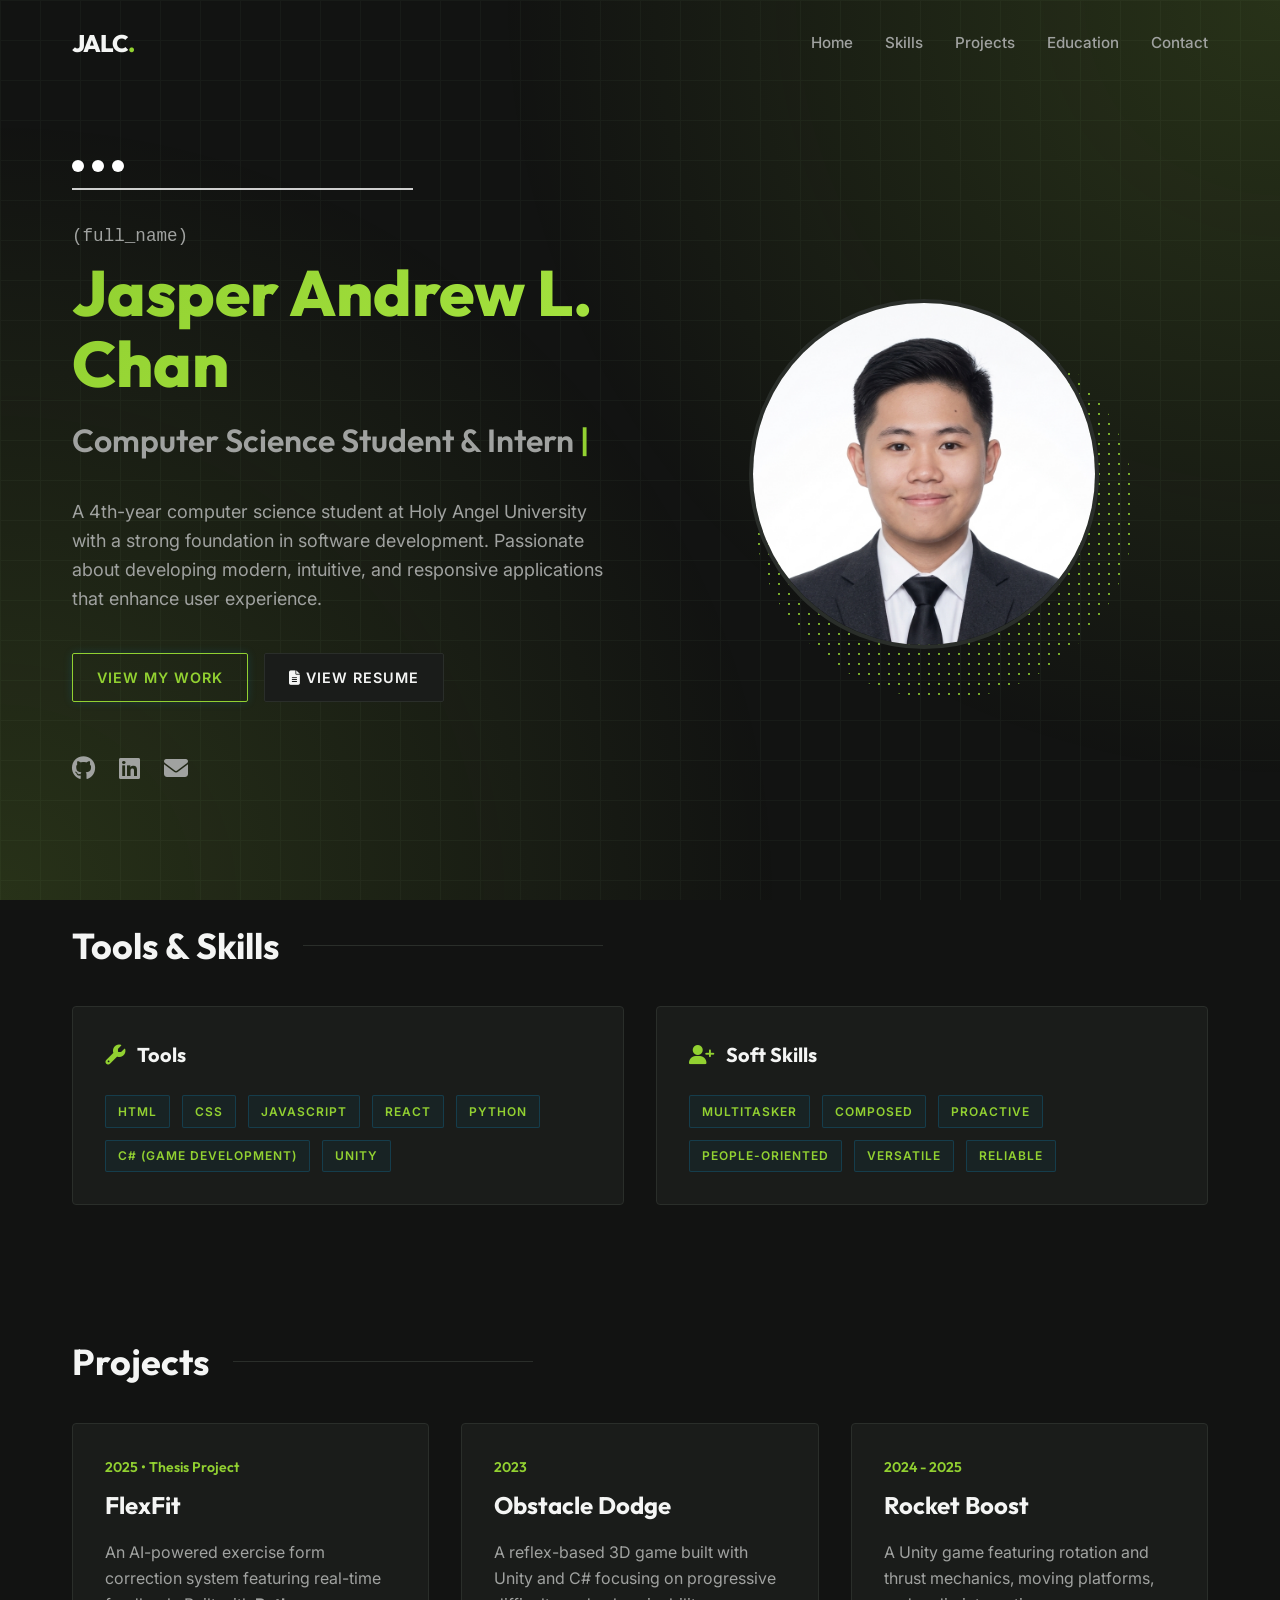
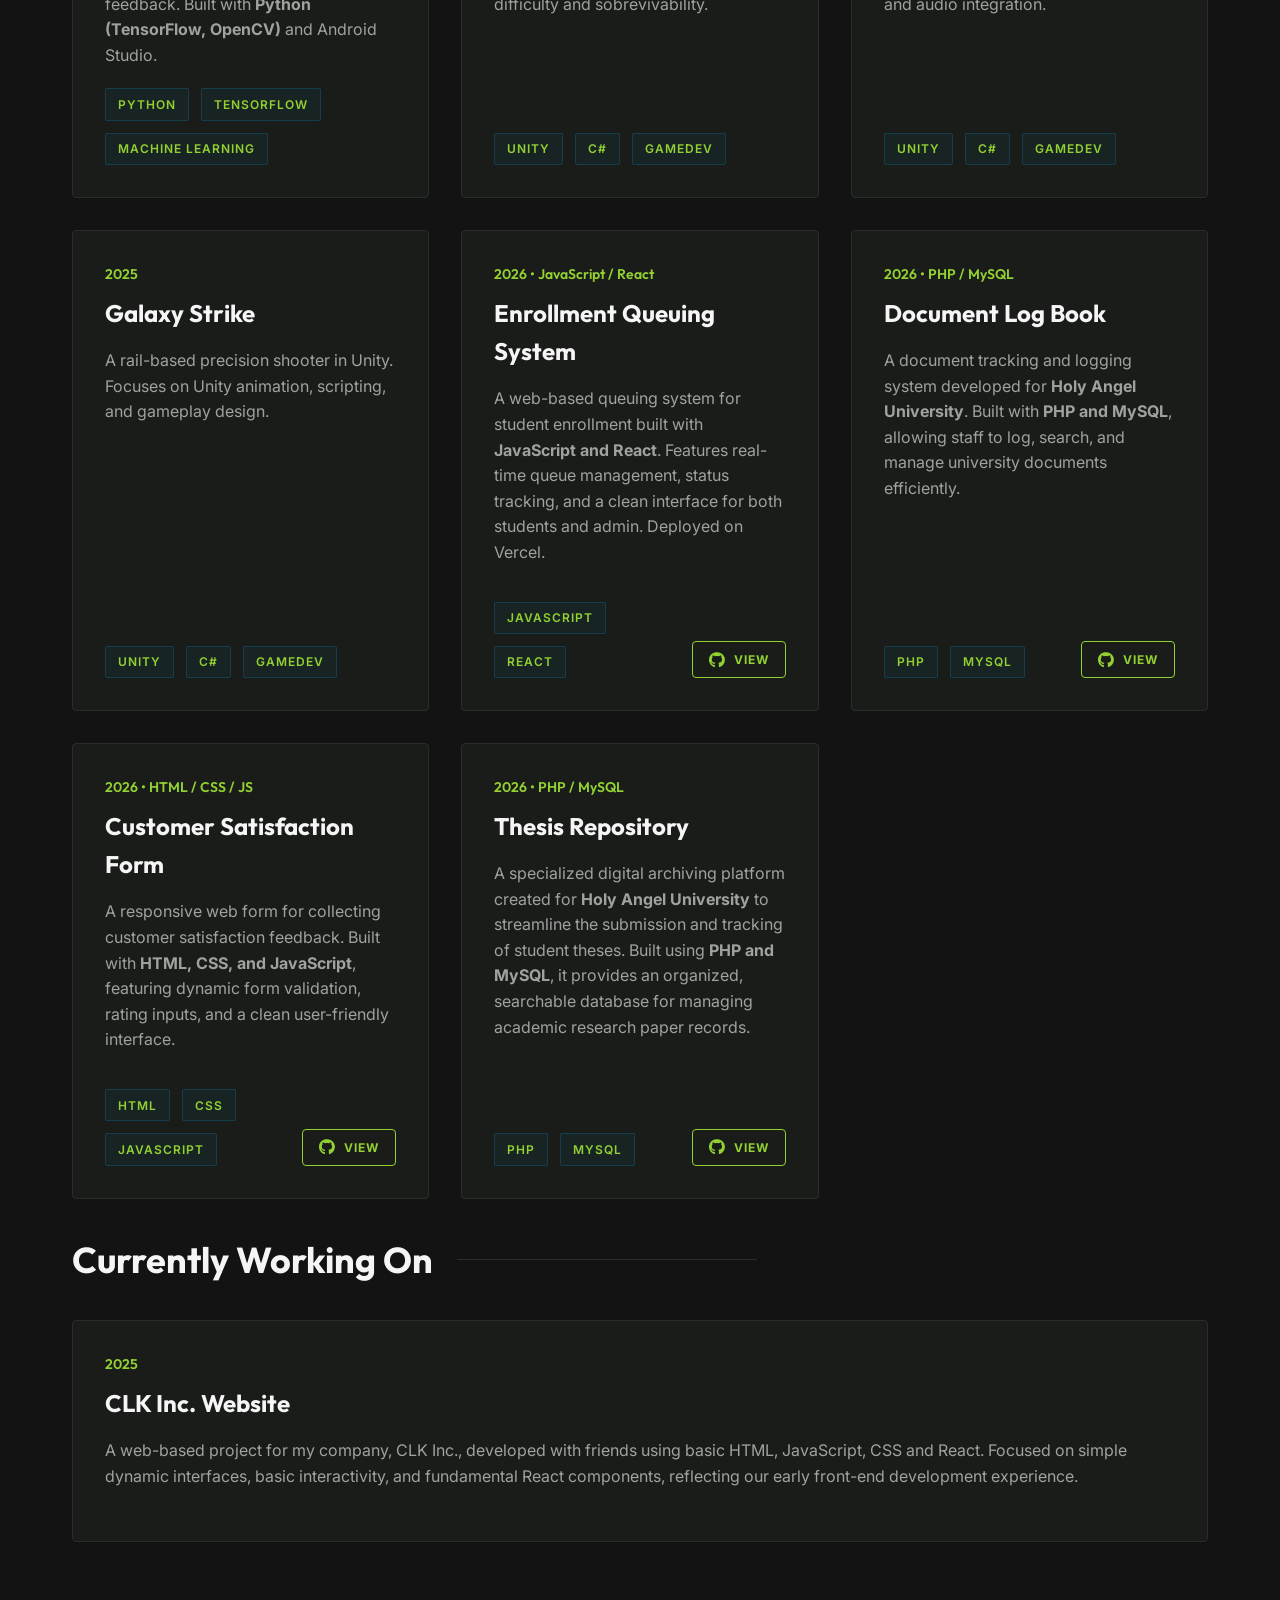
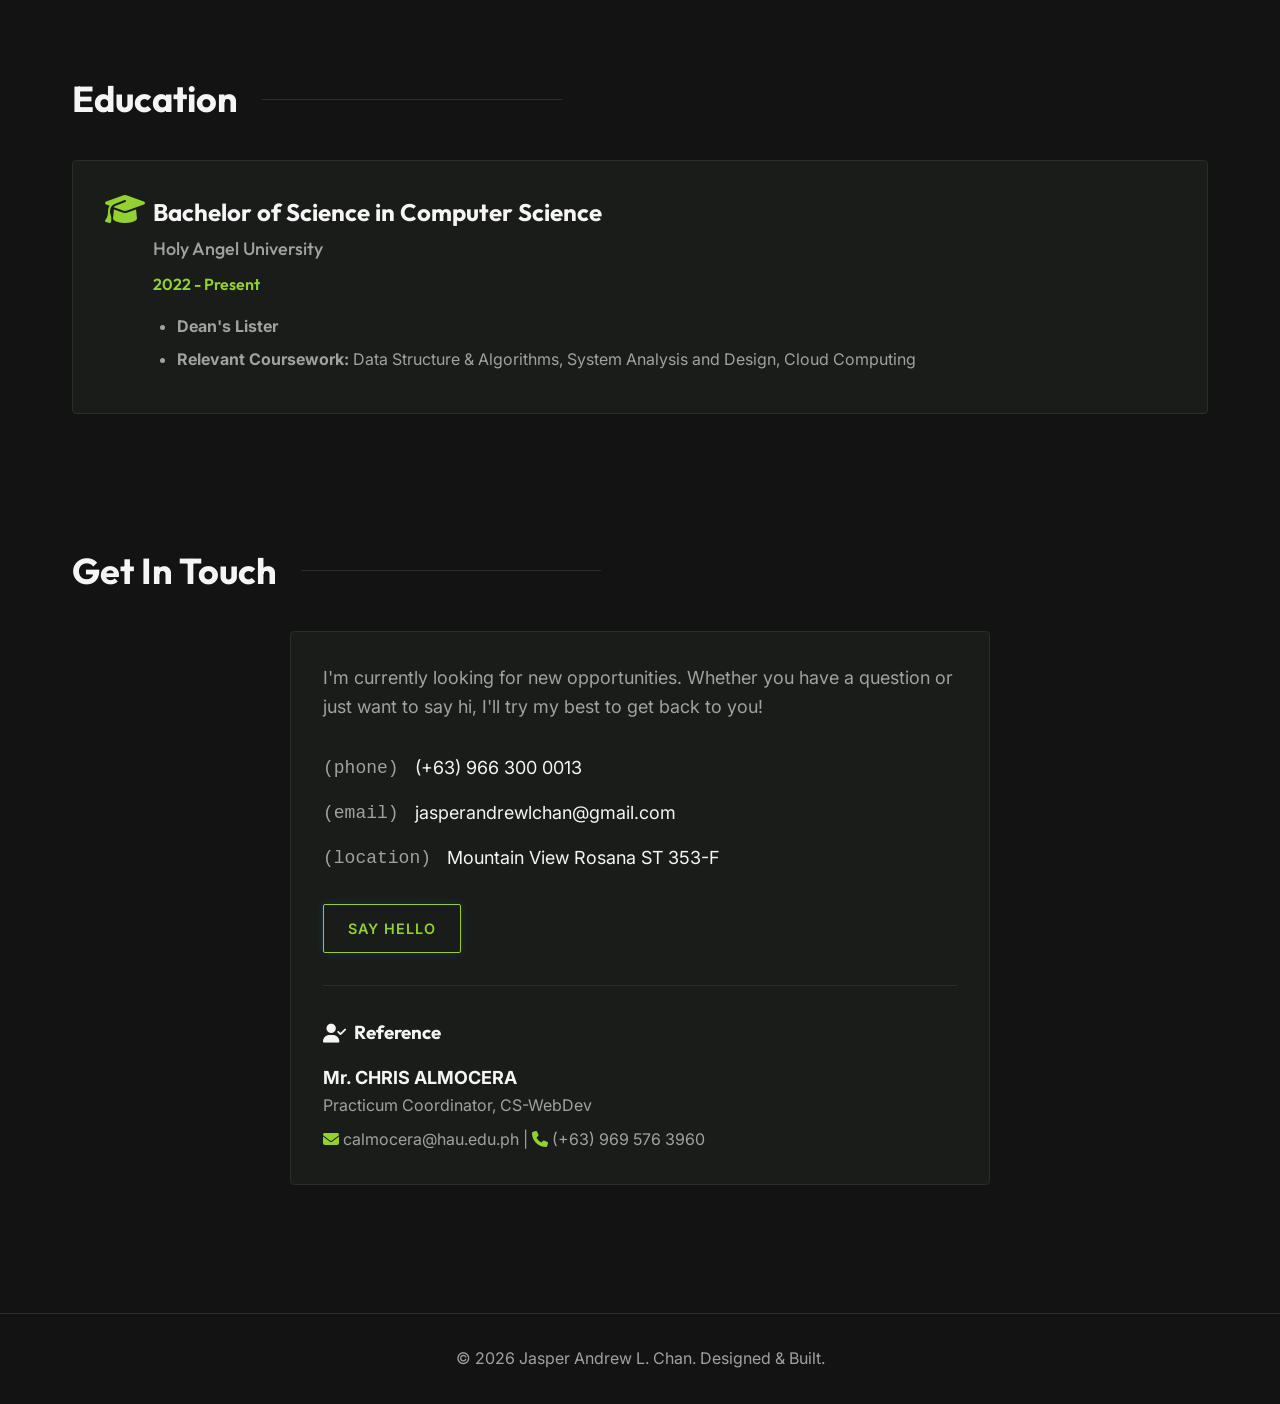
==== commit b7a07218: "Bug Fixes" ====
--- a/index.html
+++ b/index.html
@@ -192,16 +192,12 @@
               students and admin. Deployed on Vercel.
             </p>
             <div class="repo-footer">
-              <div class="tags" style="flex: 1">
-                <span class="tag">JavaScript</span
-                ><span class="tag">React</span>
+              <div class="tags">
+                <span class="tag">JavaScript</span><span class="tag">React</span>
               </div>
-              <a
-                href="https://github.com/CSiron21/enrollment_queuing_system"
-                target="_blank"
-                class="repo-link"
-                ><i class="fa-brands fa-github"></i> View</a
-              >
+              <a href="https://github.com/CSiron21/enrollment_queuing_system" target="_blank" class="repo-link">
+                <i class="fa-brands fa-github"></i> View
+              </a>
             </div>
           </div>
           <!-- Project 6 -->
@@ -215,15 +211,12 @@
               manage university documents efficiently.
             </p>
             <div class="repo-footer">
-              <div class="tags" style="flex: 1">
+              <div class="tags">
                 <span class="tag">PHP</span><span class="tag">MySQL</span>
               </div>
-              <a
-                href="https://github.com/yashenyu/DocumentLogBook"
-                target="_blank"
-                class="repo-link"
-                ><i class="fa-brands fa-github"></i> View</a
-              >
+              <a href="https://github.com/yashenyu/DocumentLogBook" target="_blank" class="repo-link">
+                <i class="fa-brands fa-github"></i> View
+              </a>
             </div>
           </div>
           <!-- Project 7 -->
@@ -237,16 +230,12 @@
               user-friendly interface.
             </p>
             <div class="repo-footer">
-              <div class="tags" style="flex: 1">
-                <span class="tag">HTML</span><span class="tag">CSS</span
-                ><span class="tag">JavaScript</span>
+              <div class="tags">
+                <span class="tag">HTML</span><span class="tag">CSS</span><span class="tag">JavaScript</span>
               </div>
-              <a
-                href="https://github.com/carlosiron/Customer-Satisfaction-Form-Website"
-                target="_blank"
-                class="repo-link"
-                ><i class="fa-brands fa-github"></i> View</a
-              >
+              <a href="https://github.com/carlosiron/Customer-Satisfaction-Form-Website" target="_blank" class="repo-link">
+                <i class="fa-brands fa-github"></i> View
+              </a>
             </div>
           </div>
           <!-- Project 8 -->
@@ -254,18 +243,19 @@
             <div class="project-date">2026 • PHP / MySQL</div>
             <h3>Thesis Repository</h3>
             <p>
-              A specialized digital archiving platform created for <strong>Holy Angel University</strong> to streamline the submission and tracking of student theses. Built using <strong>PHP and MySQL</strong>, it provides an organized, searchable database for managing academic research paper records.
+              A specialized digital archiving platform created for
+              <strong>Holy Angel University</strong> to streamline the
+              submission and tracking of student theses. Built using
+              <strong>PHP and MySQL</strong>, it provides an organized,
+              searchable database for managing academic research paper records.
             </p>
             <div class="repo-footer">
-              <div class="tags" style="flex: 1">
+              <div class="tags">
                 <span class="tag">PHP</span><span class="tag">MySQL</span>
               </div>
-              <a
-                href="https://github.com/CSiron21/thesis_repository"
-                target="_blank"
-                class="repo-link"
-                ><i class="fa-brands fa-github"></i> View</a
-              >
+              <a href="https://github.com/CSiron21/thesis_repository" target="_blank" class="repo-link">
+                <i class="fa-brands fa-github"></i> View
+              </a>
             </div>
           </div>
         </div>
--- a/style.css
+++ b/style.css
@@ -456,41 +456,40 @@
 
 .repo-footer {
     display: flex;
-    align-items: center;
+    justify-content: space-between;
+    align-items: flex-end;
     gap: 1rem;
     margin-top: auto;
-    flex-wrap: wrap;
-}
-
-.repo-stats {
-    display: flex;
-    gap: 0.75rem;
-}
-
-.repo-stat {
-    font-size: 0.8rem;
-    color: var(--text-muted);
-    display: flex;
-    align-items: center;
-    gap: 0.3rem;
+    padding-top: 1rem;
 }
 
 .repo-link {
-    font-size: 0.8rem;
-    font-weight: 600;
-    color: var(--accent);
-    border: 1px solid var(--accent);
-    padding: 0.3rem 0.75rem;
-    border-radius: 2px;
+    display: inline-flex;
+    align-items: center;
+    gap: 0.5rem;
+    font-size: 0.75rem;
+    font-weight: 700;
+    color: var(--accent);
+    border: 1.5px solid var(--accent);
+    padding: 0.5rem 1rem;
+    border-radius: 4px;
     text-transform: uppercase;
-    letter-spacing: 0.5px;
+    letter-spacing: 1px;
     transition: var(--transition);
     white-space: nowrap;
+    text-decoration: none;
+    background: transparent;
+}
+
+.repo-link i {
+    font-size: 1rem;
 }
 
 .repo-link:hover {
     background: var(--accent);
     color: #000;
+    transform: translateY(-2px);
+    box-shadow: 0 4px 12px rgba(146, 209, 49, 0.2);
 }
 
 /* Education Section */
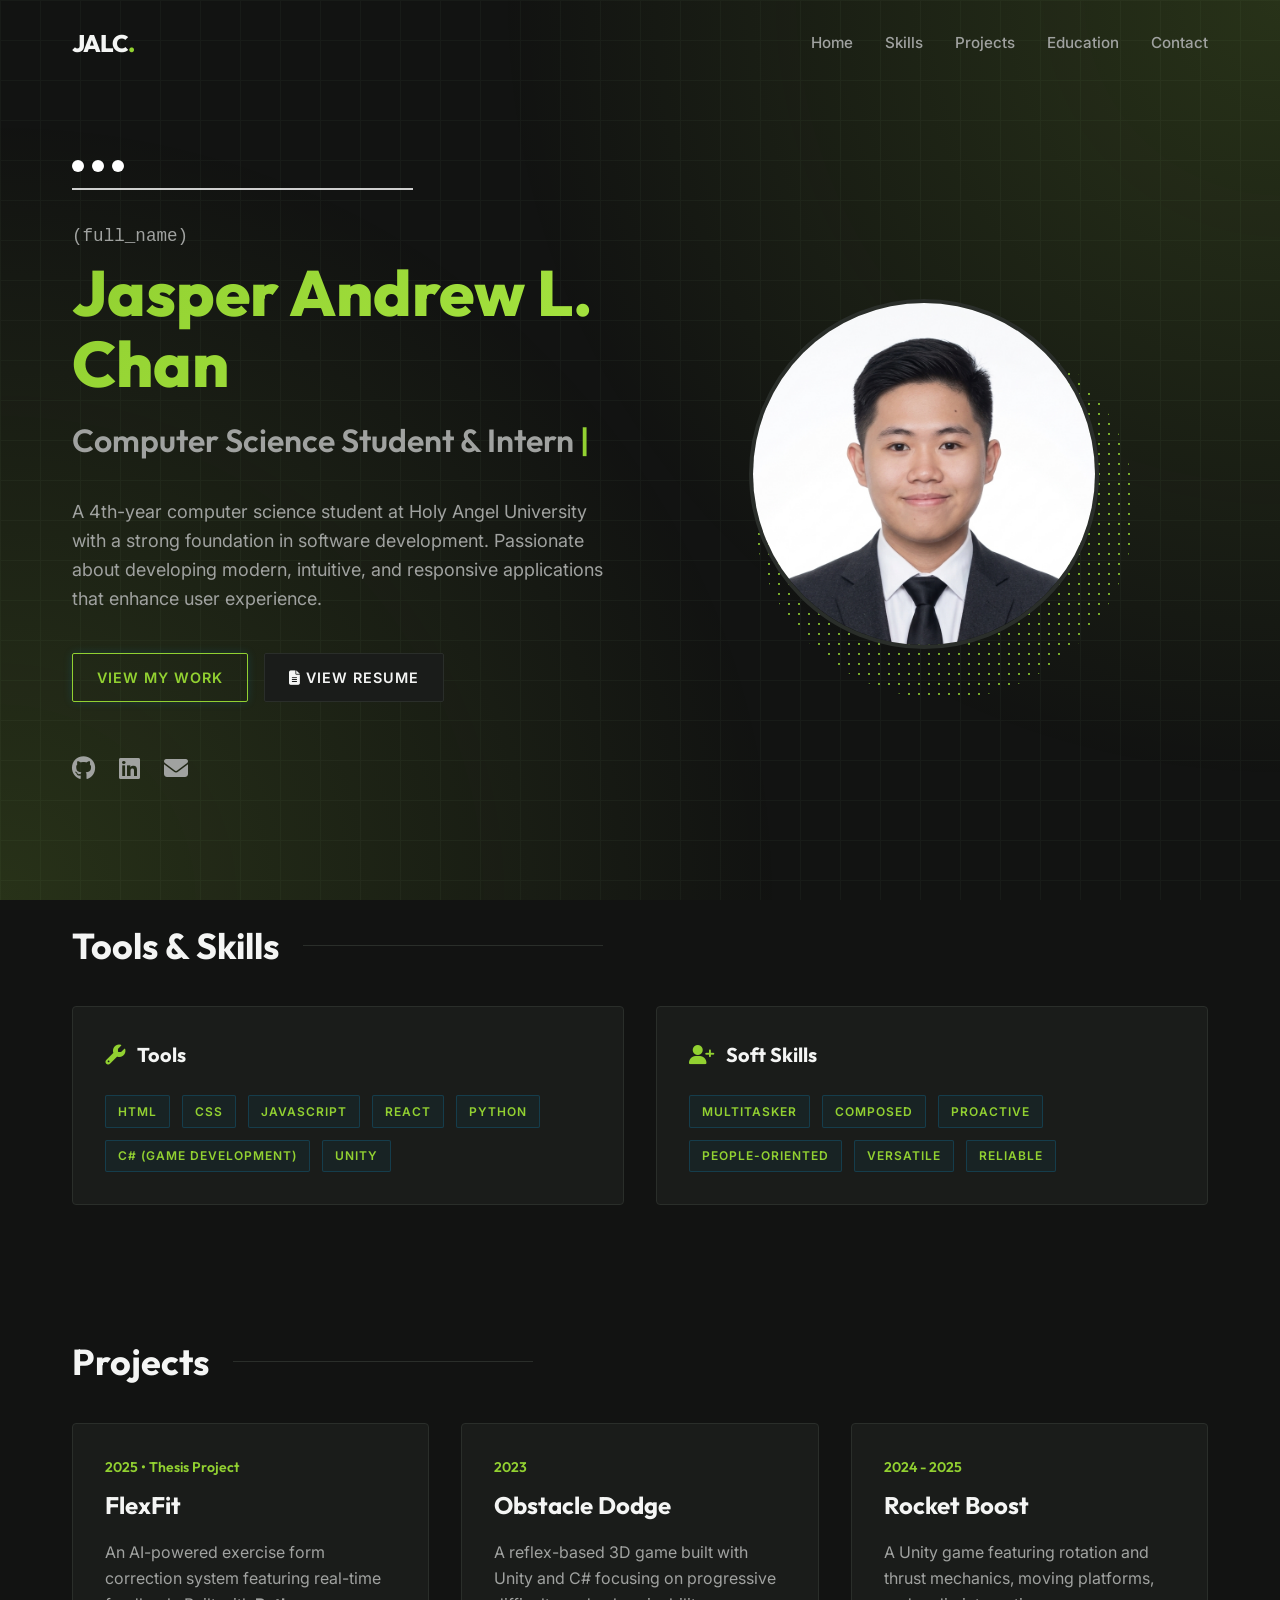
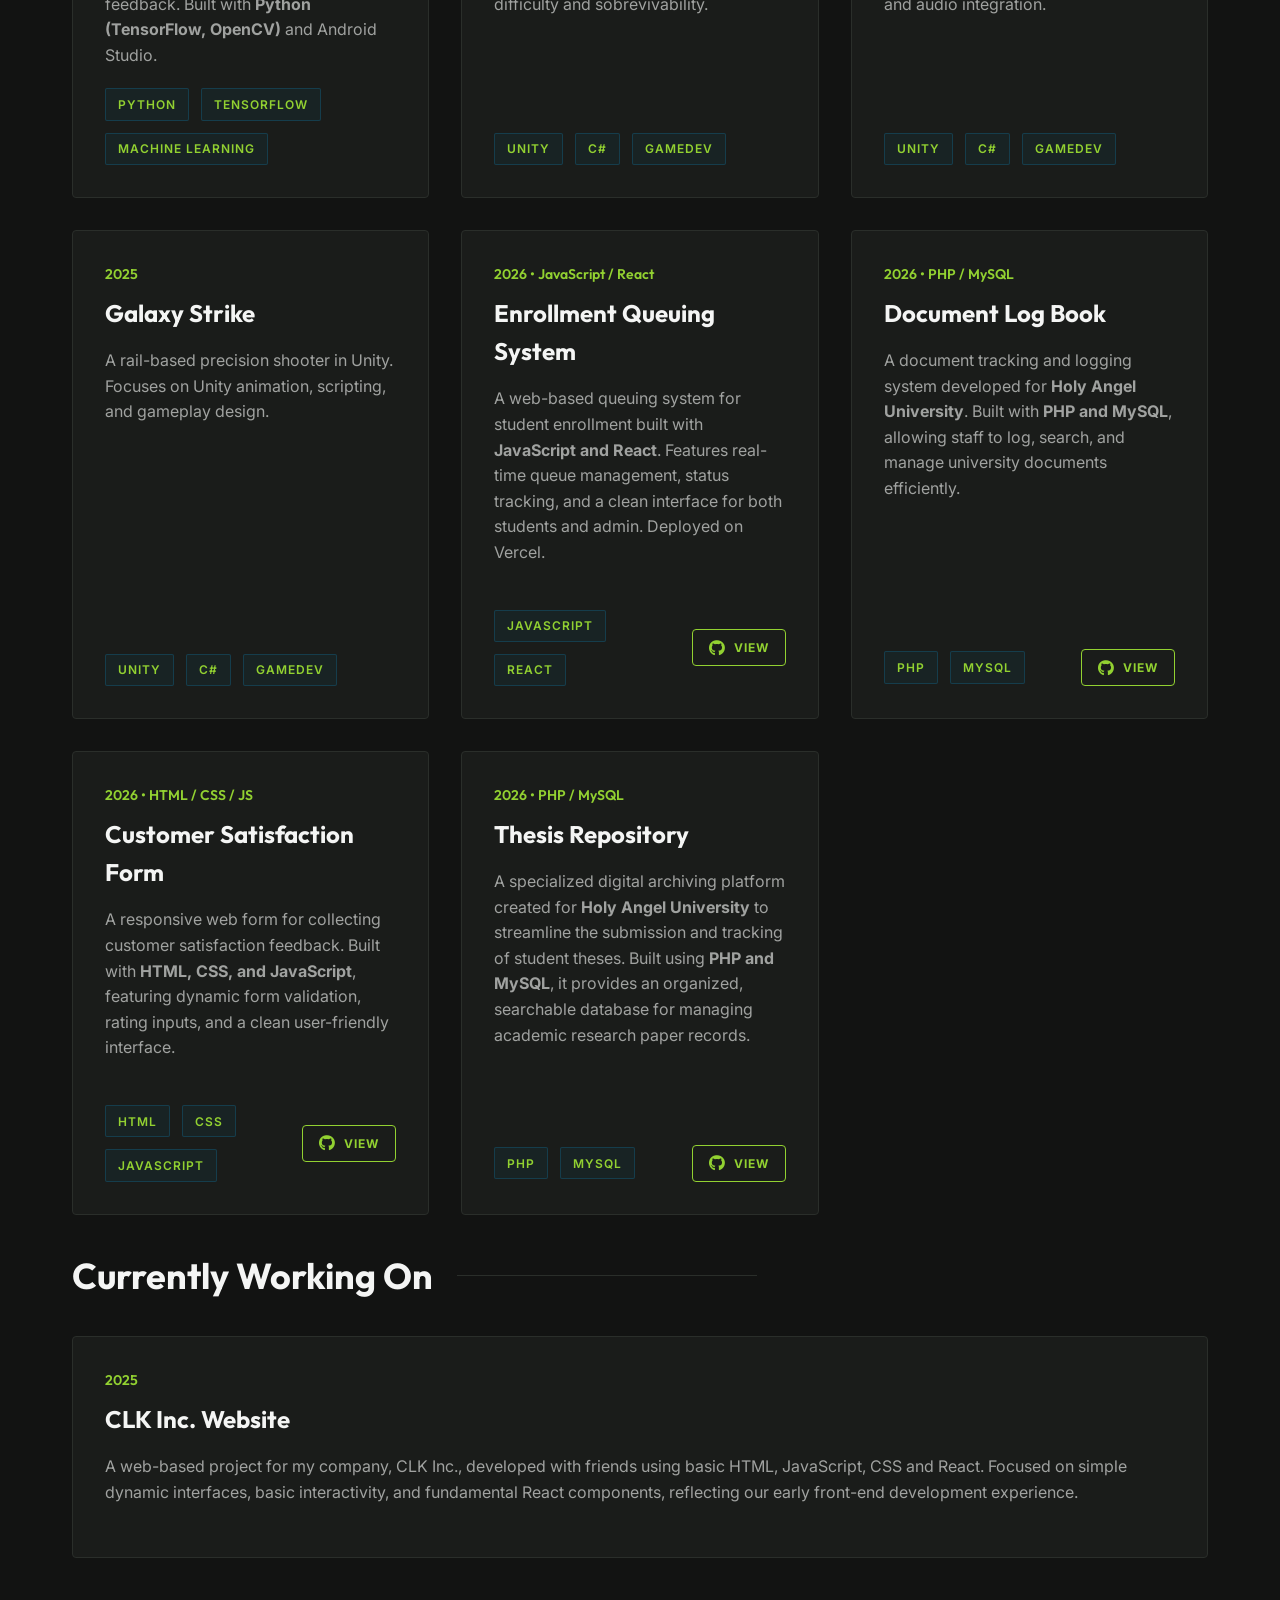
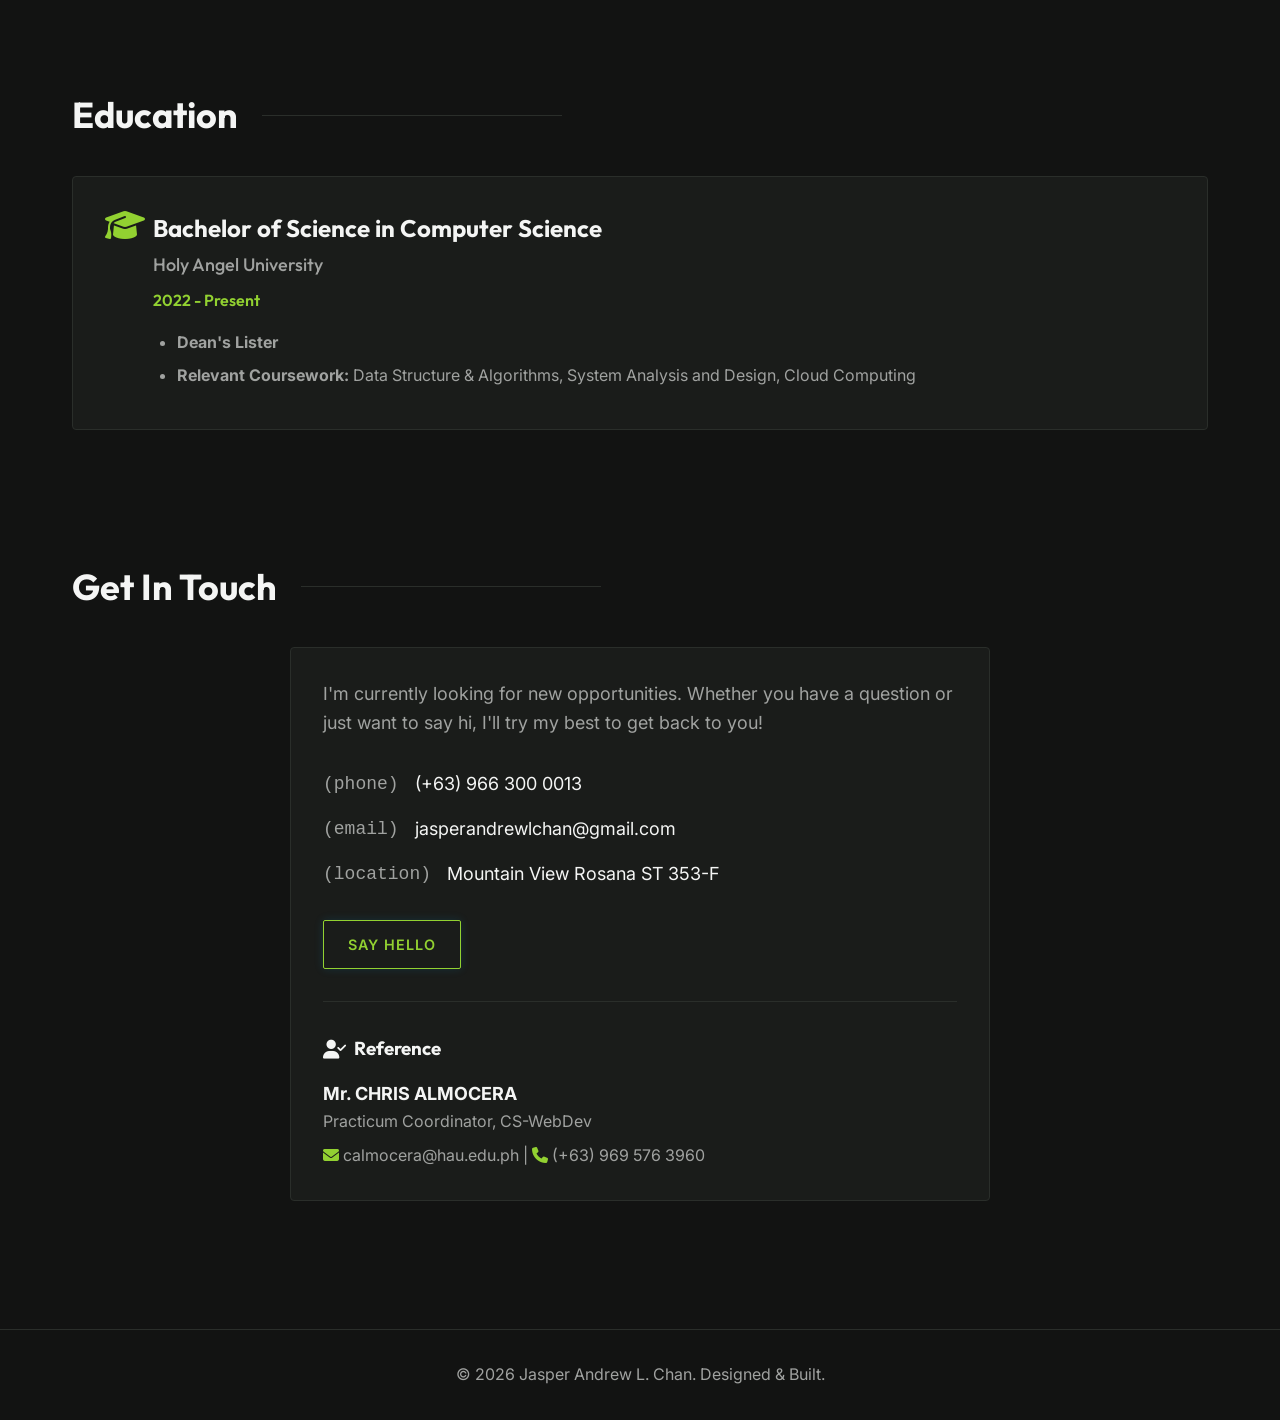
==== commit 9528af3d: "View button Bug fix .2" ====
--- a/index.html
+++ b/index.html
@@ -192,7 +192,7 @@
               students and admin. Deployed on Vercel.
             </p>
             <div class="repo-footer">
-              <div class="tags">
+              <div class="tags" style="flex: 1">
                 <span class="tag">JavaScript</span><span class="tag">React</span>
               </div>
               <a href="https://github.com/CSiron21/enrollment_queuing_system" target="_blank" class="repo-link">
@@ -211,7 +211,7 @@
               manage university documents efficiently.
             </p>
             <div class="repo-footer">
-              <div class="tags">
+              <div class="tags" style="flex: 1">
                 <span class="tag">PHP</span><span class="tag">MySQL</span>
               </div>
               <a href="https://github.com/yashenyu/DocumentLogBook" target="_blank" class="repo-link">
@@ -230,7 +230,7 @@
               user-friendly interface.
             </p>
             <div class="repo-footer">
-              <div class="tags">
+              <div class="tags" style="flex: 1">
                 <span class="tag">HTML</span><span class="tag">CSS</span><span class="tag">JavaScript</span>
               </div>
               <a href="https://github.com/carlosiron/Customer-Satisfaction-Form-Website" target="_blank" class="repo-link">
@@ -250,7 +250,7 @@
               searchable database for managing academic research paper records.
             </p>
             <div class="repo-footer">
-              <div class="tags">
+              <div class="tags" style="flex: 1">
                 <span class="tag">PHP</span><span class="tag">MySQL</span>
               </div>
               <a href="https://github.com/CSiron21/thesis_repository" target="_blank" class="repo-link">
--- a/style.css
+++ b/style.css
@@ -457,39 +457,45 @@
 .repo-footer {
     display: flex;
     justify-content: space-between;
-    align-items: flex-end;
+    align-items: center;
     gap: 1rem;
     margin-top: auto;
-    padding-top: 1rem;
+    padding-top: 1.5rem;
+    width: 100%;
 }
 
 .repo-link {
-    display: inline-flex;
-    align-items: center;
-    gap: 0.5rem;
-    font-size: 0.75rem;
-    font-weight: 700;
-    color: var(--accent);
-    border: 1.5px solid var(--accent);
-    padding: 0.5rem 1rem;
-    border-radius: 4px;
-    text-transform: uppercase;
-    letter-spacing: 1px;
-    transition: var(--transition);
-    white-space: nowrap;
-    text-decoration: none;
-    background: transparent;
+    display: inline-flex !important;
+    align-items: center !important;
+    gap: 0.5rem !important;
+    font-size: 0.75rem !important;
+    font-weight: 700 !important;
+    color: var(--accent) !important;
+    border: 1.5px solid var(--accent) !important;
+    padding: 0.5rem 1rem !important;
+    border-radius: 4px !important;
+    text-transform: uppercase !important;
+    letter-spacing: 1px !important;
+    transition: var(--transition) !important;
+    white-space: nowrap !important;
+    text-decoration: none !important;
+    background: transparent !important;
 }
 
 .repo-link i {
-    font-size: 1rem;
+    font-size: 1rem !important;
+    color: var(--accent) !important;
 }
 
 .repo-link:hover {
-    background: var(--accent);
-    color: #000;
-    transform: translateY(-2px);
-    box-shadow: 0 4px 12px rgba(146, 209, 49, 0.2);
+    background: var(--accent) !important;
+    color: #000 !important;
+    transform: translateY(-2px) !important;
+    box-shadow: 0 4px 12px rgba(146, 209, 49, 0.3) !important;
+}
+
+.repo-link:hover i {
+    color: #000 !important;
 }
 
 /* Education Section */
